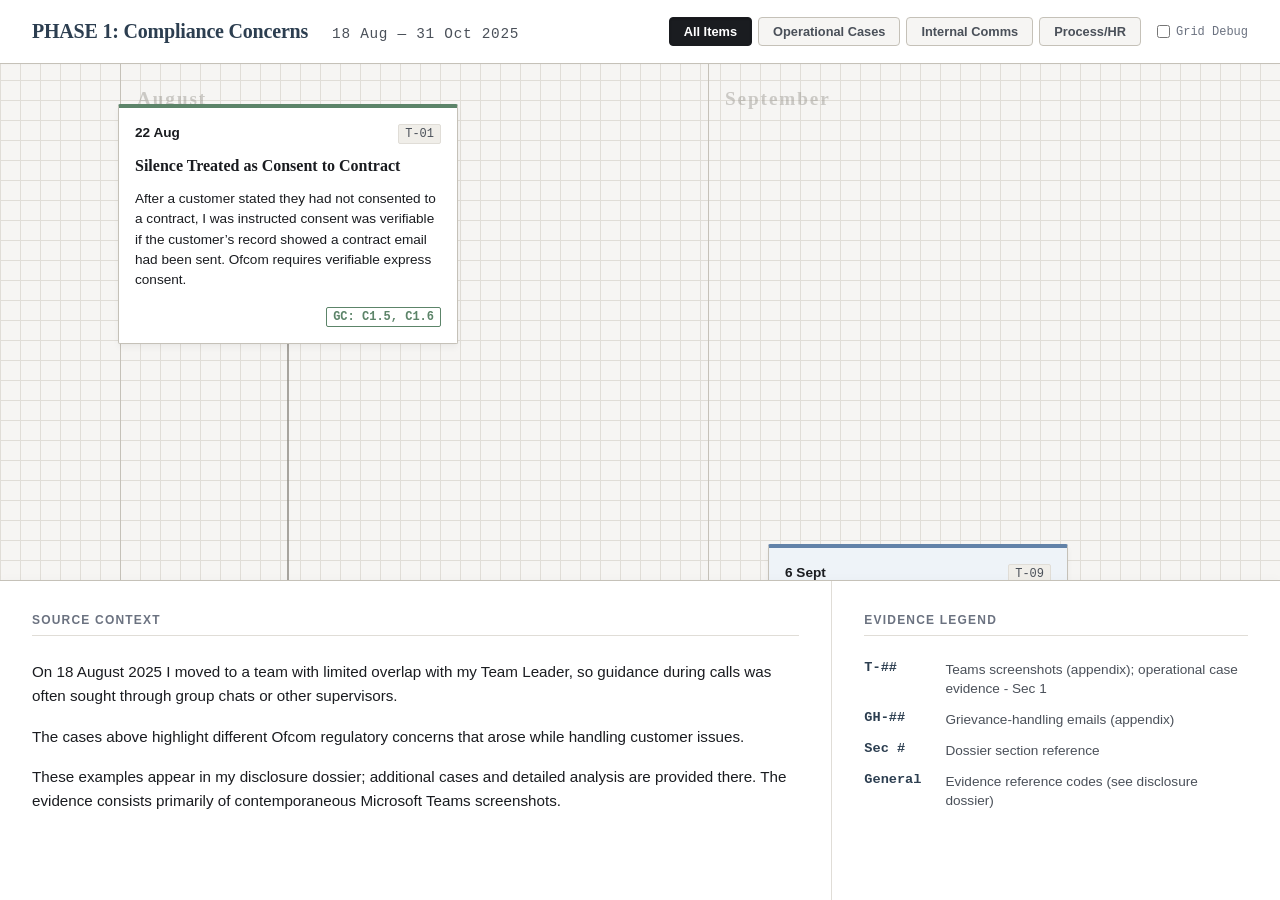
==== index.html @ 93ff9153 "Update print statement from 'Hello' to 'Goodbye'" ====
<!DOCTYPE html>
<html lang="en">
<head>
    <meta charset="UTF-8">
    <meta name="viewport" content="width=device-width, initial-scale=1.0">
    <title>PHASE 1: Compliance Concerns - Evidential Timeline</title>
    <style>
        /* ==========================================================================
           CSS VARIABLES & DOCUMENTARY THEME
           ========================================================================== */
        :root {
            /* Palette: Archival & Documentary */
            --bg-page: #f6f5f3;        /* Warm off-white paper base */
            --bg-panel: #ffffff;
            --bg-shade: #f0eee9;
            --text-main: #1a1c20;
            --text-muted: #4a5059;
            --text-light: #6b7280;
            --border-light: #e0ddd7;
            --border-med: #c5c1b8;
            --border-dark: #8c8982;
            --accent-dark: #2c3e50;
            
            /* Lane Category Colors */
            --col-operational: #ebf1ed;
            --border-operational: #5c8469;
            --col-communication: #eef3f8;
            --border-communication: #6282a8;
            --col-process: #f3eff5;
            --border-process: #8b7d9b;
            --col-hr: #fdf5f3;
            --border-hr: #b85e44;
            
            /* Typography */
            --font-sans: 'Inter', -apple-system, BlinkMacSystemFont, 'Segoe UI', Roboto, Helvetica, Arial, sans-serif;
            --font-serif: 'Georgia', 'Times New Roman', serif;
            --font-mono: 'SFMono-Regular', Consolas, 'Liberation Mono', Menlo, monospace;
            
            /* Dimensions */
            --header-height: 64px;
            --footer-height: 320px;
            --timeline-axis-y: 620px;
            --px-per-day: 42px; /* Increased scale to accommodate unclipped cards */
            --canvas-height: 800px;
        }

        /* ==========================================================================
           RESET & BASE STYLES
           ========================================================================== */
        * { box-sizing: border-box; margin: 0; padding: 0; }
        
        body {
            font-family: var(--font-sans);
            color: var(--text-main);
            background-color: var(--bg-page);
            background-image: 
                linear-gradient(var(--border-light) 1px, transparent 1px),
                linear-gradient(90deg, var(--border-light) 1px, transparent 1px);
            background-size: 20px 20px;
            height: 100vh;
            display: flex;
            flex-direction: column;
            overflow: hidden;
            -webkit-font-smoothing: antialiased;
        }

        /* ==========================================================================
           LAYOUT: HEADER
           ========================================================================== */
        header {
            height: var(--header-height);
            background: var(--bg-panel);
            border-bottom: 1px solid var(--border-med);
            display: flex;
            align-items: center;
            justify-content: space-between;
            padding: 0 32px;
            flex-shrink: 0;
            z-index: 100;
            box-shadow: 0 1px 3px rgba(0,0,0,0.02);
        }

        .header-title {
            display: flex;
            align-items: baseline;
            gap: 24px;
        }

        h1 { 
            font-size: 1.25rem; 
            font-weight: 700; 
            letter-spacing: -0.01em; 
            font-family: var(--font-serif);
            color: var(--accent-dark);
        }
        
        .date-range { 
            font-size: 0.9rem; 
            color: var(--text-muted); 
            font-weight: 500; 
            font-family: var(--font-mono);
            letter-spacing: 0.05em;
        }

        .controls-group { display: flex; gap: 16px; align-items: center; }
        
        .filters { display: flex; gap: 6px; }
        .filter-btn {
            background: var(--bg-page);
            border: 1px solid var(--border-med);
            padding: 6px 14px;
            font-size: 0.8rem;
            font-weight: 600;
            border-radius: 4px;
            cursor: pointer;
            color: var(--text-muted);
            transition: all 0.2s ease;
        }
        .filter-btn.active { 
            background: var(--text-main); 
            color: white; 
            border-color: var(--text-main); 
            box-shadow: inset 0 1px 2px rgba(0,0,0,0.2);
        }
        .filter-btn:hover:not(.active) { background: var(--bg-shade); }

        .debug-toggle {
            display: flex;
            align-items: center;
            gap: 6px;
            font-size: 0.75rem;
            font-family: var(--font-mono);
            color: var(--text-light);
            cursor: pointer;
        }

        /* ==========================================================================
           LAYOUT: TIMELINE CANVAS
           ========================================================================== */
        main.workspace {
            flex: 1;
            position: relative;
            display: flex;
            flex-direction: column;
            overflow: hidden;
        }

        .timeline-scroll-area {
            flex: 1;
            overflow-x: auto;
            overflow-y: hidden;
            position: relative;
            cursor: grab;
            scroll-behavior: smooth;
        }
        .timeline-scroll-area:active { cursor: grabbing; }

        .timeline-canvas {
            position: relative;
            height: var(--canvas-height);
            /* Width set via JS */
        }

        /* Canvas SVG Layer for Connectors */
        #connectors-layer {
            position: absolute;
            top: 0;
            left: 0;
            width: 100%;
            height: 100%;
            pointer-events: none;
            z-index: 5;
        }

        .connector-line {
            stroke: var(--border-dark);
            stroke-width: 1.5;
            transition: opacity 0.3s;
        }
        .connector-node {
            fill: var(--bg-panel);
            stroke: var(--border-dark);
            stroke-width: 2;
            transition: opacity 0.3s;
        }
        
        /* Floating / Uncertain connectors */
        .connector-line.dashed {
            stroke-dasharray: 4 4;
            stroke: var(--border-med);
        }

        /* Month Bands */
        .month-band {
            position: absolute;
            top: 0;
            bottom: 0;
            border-left: 1px solid var(--border-med);
            pointer-events: none;
            z-index: 1;
        }
        .month-label {
            position: absolute;
            top: 24px;
            left: 16px;
            font-weight: 700;
            font-size: 1.2rem;
            color: var(--border-dark);
            letter-spacing: 0.1em;
            font-family: var(--font-serif);
            opacity: 0.4;
        }

        /* Continuation Zone */
        .continuation-zone {
            position: absolute;
            top: 0;
            bottom: 0;
            background: rgba(0,0,0,0.03);
            border-left: 2px dashed var(--border-dark);
            pointer-events: none;
            z-index: 1;
        }
        .continuation-label {
            position: absolute;
            top: 24px;
            left: 24px;
            font-size: 0.85rem;
            font-weight: 700;
            letter-spacing: 0.05em;
            color: var(--text-muted);
            text-transform: uppercase;
        }

        /* Axis Line */
        .timeline-axis {
            position: absolute;
            left: 0;
            right: 0;
            top: var(--timeline-axis-y);
            height: 2px;
            background: var(--text-main);
            z-index: 2;
        }

        /* ==========================================================================
           TIMELINE CARDS
           ========================================================================== */
        .card {
            position: absolute;
            background: var(--bg-panel);
            border: 1px solid var(--border-med);
            border-radius: 2px; /* Sharper corners for documentary feel */
            padding: 16px;
            box-shadow: 0 4px 6px rgba(0,0,0,0.04), 0 1px 3px rgba(0,0,0,0.02);
            transform: translateX(-50%);
            z-index: 10;
            transition: opacity 0.3s, filter 0.3s;
            cursor: pointer;
            border-top-width: 4px;
            display: flex;
            flex-direction: column;
            gap: 12px;
        }
        
        .card:hover { z-index: 20; box-shadow: 0 8px 16px rgba(0,0,0,0.08); border-color: var(--text-muted); }
        .card.selected { z-index: 30; outline: 2px solid var(--accent-dark); outline-offset: -1px; box-shadow: 0 8px 24px rgba(0,0,0,0.12); }
        
        /* Filtering - Elegant fade rather than harsh hide */
        .card.filtered-out { opacity: 0.2; filter: grayscale(100%); pointer-events: none; }
        .connector-group.filtered-out { opacity: 0.2; }

        /* Card Sizing & Lanes */
        .card[data-type="operational_case"] { 
            width: 340px; 
            border-top-color: var(--border-operational); 
        }
        .card[data-type="internal_communication"] { 
            width: 300px; 
            border-top-color: var(--border-communication); 
            background: var(--col-communication);
        }
        .card[data-type="process_marker"], .card[data-type="training_marker"] { 
            width: 280px; 
            border-top-color: var(--border-process); 
        }
        .card[data-type="sent_received_chip"] { 
            width: 180px; 
            border-top-color: var(--border-hr); 
            padding: 12px;
            text-align: center;
        }
        .card[data-type="continuation_marker"] {
            width: 280px;
            border-top-color: var(--border-hr);
            background: var(--bg-page);
        }

        /* Floating / Uncertain Styling */
        .card[data-status="approximate_from_layout"] {
            border-style: dashed;
            border-top-style: solid;
            box-shadow: none;
            background: var(--bg-page);
        }

        /* Card Internal Layout */
        .card-header { display: flex; justify-content: space-between; align-items: baseline; }
        .card-date { font-weight: 700; color: var(--text-main); font-size: 0.85rem; }
        .card-date.uncertain { color: var(--text-muted); font-style: italic; font-weight: 500; }
        
        .card-evidence { 
            font-family: var(--font-mono); 
            color: var(--text-muted); 
            background: var(--bg-shade); 
            padding: 2px 6px; 
            font-size: 0.75rem;
            border-radius: 2px; 
            border: 1px solid var(--border-light); 
        }
        
        .card-status { 
            font-family: var(--font-mono); 
            font-size: 0.75rem; 
            font-weight: bold; 
            padding: 4px 8px; 
            background: var(--text-main); 
            color: white; 
            display: inline-block;
            align-self: flex-start;
            letter-spacing: 0.05em;
        }
        
        .card-title { font-weight: 700; font-size: 1rem; line-height: 1.3; font-family: var(--font-serif); }
        
        /* Full text visibility - No line clamping */
        .card-body { 
            font-size: 0.85rem; 
            line-height: 1.5; 
            color: var(--text-main); 
        }
        
        .card-quote { 
            font-size: 0.9rem; 
            font-style: italic; 
            line-height: 1.5; 
            color: var(--accent-dark); 
            border-left: 3px solid var(--border-med); 
            padding-left: 12px; 
        }
        
        .card-footer { margin-top: 4px; display: flex; justify-content: flex-end; }
        .card-gc { 
            font-family: var(--font-mono); 
            font-size: 0.75rem; 
            background: var(--bg-panel); 
            color: var(--border-operational); 
            border: 1px solid var(--border-operational); 
            padding: 2px 6px; 
            border-radius: 2px; 
            font-weight: 600; 
        }

        /* ==========================================================================
           LAYOUT: BOTTOM PANEL (DETAIL & CONTEXT)
           ========================================================================== */
        aside.info-panel {
            height: var(--footer-height);
            background: var(--bg-panel);
            border-top: 1px solid var(--border-med);
            display: flex;
            flex-shrink: 0;
            z-index: 100;
            box-shadow: 0 -2px 10px rgba(0,0,0,0.02);
        }

        .panel-section {
            padding: 32px;
            overflow-y: auto;
        }
        .panel-section:not(:last-child) { border-right: 1px solid var(--border-light); }
        
        .panel-title { 
            font-size: 0.75rem; 
            font-weight: 700; 
            color: var(--text-light); 
            text-transform: uppercase; 
            letter-spacing: 0.1em; 
            margin-bottom: 24px; 
            border-bottom: 1px solid var(--border-light); 
            padding-bottom: 8px; 
        }
        
        /* Context & Legend View */
        #context-legend-view { display: flex; width: 100%; }
        .context-blocks p { font-size: 0.95rem; line-height: 1.6; color: var(--text-main); margin-bottom: 16px; max-width: 800px;}
        
        .legend-grid { display: grid; grid-template-columns: auto 1fr; gap: 12px 24px; font-size: 0.85rem; }
        .legend-code { font-family: var(--font-mono); font-weight: 600; color: var(--accent-dark); white-space: nowrap; }
        .legend-def { color: var(--text-muted); line-height: 1.4;}

        /* Detail View */
        #detail-view { display: none; width: 100%; background: var(--bg-shade); position: relative; }
        
        .detail-meta-sidebar {
            width: 300px;
            background: var(--bg-panel);
            padding: 32px;
            border-right: 1px solid var(--border-med);
            display: flex;
            flex-direction: column;
            gap: 16px;
        }

        .meta-group { display: flex; flex-direction: column; gap: 4px; }
        .meta-label { font-size: 0.7rem; text-transform: uppercase; letter-spacing: 0.05em; color: var(--text-light); }
        .meta-value { font-size: 0.9rem; font-weight: 500; color: var(--text-main); }
        .meta-value.code { font-family: var(--font-mono); font-size: 0.85rem; background: var(--bg-shade); padding: 2px 6px; border: 1px solid var(--border-light); width: fit-content; }
        
        .detail-content {
            flex: 1;
            padding: 32px 48px;
            overflow-y: auto;
        }

        .detail-title { font-size: 1.5rem; font-weight: 700; margin-bottom: 24px; font-family: var(--font-serif); color: var(--accent-dark); }
        .detail-body { font-size: 1.1rem; line-height: 1.7; color: var(--text-main); white-space: pre-wrap; max-width: 900px; }
        .detail-quote { font-size: 1.2rem; font-style: italic; line-height: 1.7; color: var(--accent-dark); border-left: 4px solid var(--border-med); padding-left: 24px; max-width: 900px;}
        
        .close-detail-btn { 
            position: absolute; 
            top: 24px; 
            right: 32px; 
            background: var(--bg-panel); 
            border: 1px solid var(--border-med); 
            padding: 8px 16px; 
            border-radius: 4px; 
            cursor: pointer; 
            font-size: 0.8rem; 
            font-weight: 600;
            transition: background 0.2s;
        }
        .close-detail-btn:hover { background: var(--border-light); }

        /* ==========================================================================
           DEBUG GRID OVERLAY
           ========================================================================== */
        body.debug-mode .timeline-canvas {
            background-image: linear-gradient(90deg, rgba(255,0,0,0.1) 1px, transparent 1px);
            background-size: var(--px-per-day) 100%;
        }
        body.debug-mode .debug-lane {
            position: absolute;
            left: 0;
            right: 0;
            height: 1px;
            background: rgba(0,0,255,0.2);
            pointer-events: none;
            z-index: 99;
        }
        body.debug-mode .debug-lane::after {
            content: attr(data-label);
            position: absolute;
            left: 10px;
            bottom: 2px;
            font-size: 10px;
            color: blue;
            font-family: monospace;
        }

    </style>
</head>
<body>

    <!-- Header -->
    <header>
        <div class="header-title">
            <h1 id="ui-phase-title">PHASE 1: Compliance Concerns</h1>
            <div class="date-range" id="ui-date-range">18 Aug — 31 Oct 2025</div>
        </div>
        <div class="controls-group">
            <div class="filters" id="filter-controls">
                <button class="filter-btn active" data-filter="all">All Items</button>
                <button class="filter-btn" data-filter="operational">Operational Cases</button>
                <button class="filter-btn" data-filter="communication">Internal Comms</button>
                <button class="filter-btn" data-filter="process">Process/HR</button>
            </div>
            <label class="debug-toggle">
                <input type="checkbox" id="debug-toggle-cb"> Grid Debug
            </label>
        </div>
    </header>

    <!-- Main Workspace -->
    <main class="workspace">
        <div class="timeline-scroll-area" id="scroll-area">
            <div class="timeline-canvas" id="canvas">
                <!-- SVG Layer for robust absolute connectors -->
                <svg id="connectors-layer"></svg>
                <!-- HTML Elements injected via JS -->
            </div>
        </div>

        <!-- Bottom Panel -->
        <aside class="info-panel">
            
            <!-- Default View: Context & Legend -->
            <div id="context-legend-view">
                <div class="panel-section" style="flex: 2;">
                    <div class="panel-title">Source Context</div>
                    <div class="context-blocks" id="ui-context"></div>
                </div>
                <div class="panel-section" style="flex: 1;">
                    <div class="panel-title">Evidence Legend</div>
                    <div class="legend-grid" id="ui-legend"></div>
                </div>
            </div>

            <!-- Detail View -->
            <div id="detail-view">
                <button class="close-detail-btn" id="close-detail">Close Details</button>
                
                <div class="detail-meta-sidebar">
                    <div class="meta-group">
                        <span class="meta-label">Date</span>
                        <span class="meta-value" id="det-date"></span>
                    </div>
                    <div class="meta-group">
                        <span class="meta-label">Certainty</span>
                        <span class="meta-value" id="det-certainty" style="color:var(--text-muted); font-style:italic;"></span>
                    </div>
                    <div class="meta-group">
                        <span class="meta-label">Category</span>
                        <span class="meta-value" id="det-lane" style="text-transform: capitalize;"></span>
                    </div>
                    <div class="meta-group" id="det-evidence-group">
                        <span class="meta-label">Evidence Ref</span>
                        <span class="meta-value code" id="det-code"></span>
                    </div>
                    <div class="meta-group" id="det-gc-group">
                        <span class="meta-label">Regulatory Rule</span>
                        <span class="meta-value code" id="det-gc"></span>
                    </div>
                </div>

                <div class="detail-content">
                    <div class="panel-title">Evidential Item Transcript</div>
                    <div class="card-status" id="det-status" style="display:none; margin-bottom: 16px;"></div>
                    <div class="detail-title" id="det-title"></div>
                    <div id="det-body-container"></div>
                </div>
            </div>

        </aside>
    </main>

    <script>
        /**
         * ==========================================================================
         * DATA MODEL (Refined pass)
         * - Resolves conflation between undated HR email and 30 Oct GH-01 chip.
         * - Includes explicit `date_status` for correct visual rendering logic.
         * ==========================================================================
         */
        const timelineData = {
            phase: {
                title: "PHASE 1: Compliance Concerns",
                date_range: "18 Aug — 31 Oct 2025",
                start_date_iso: "2025-08-18",
                end_date_iso: "2025-10-31"
            },
            context_blocks: [
                { body: "On 18 August 2025 I moved to a team with limited overlap with my Team Leader, so guidance during calls was often sought through group chats or other supervisors." },
                { body: "The cases above highlight different Ofcom regulatory concerns that arose while handling customer issues." },
                { body: "These examples appear in my disclosure dossier; additional cases and detailed analysis are provided there. The evidence consists primarily of contemporaneous Microsoft Teams screenshots." }
            ],
            legend: [
                { code_type: "T-##", definition: "Teams screenshots (appendix); operational case evidence - Sec 1" },
                { code_type: "GH-##", definition: "Grievance-handling emails (appendix)" },
                { code_type: "Sec #", definition: "Dossier section reference" },
                { code_type: "General", definition: "Evidence reference codes (see disclosure dossier)" }
            ],
            items: [
                { id: "evt-01", type: "operational_case", date_display: "22 Aug", date_iso: "2025-08-22", date_status: "confirmed", title: "Silence Treated as Consent to Contract", body: "After a customer stated they had not consented to a contract, I was instructed consent was verifiable if the customer’s record showed a contract email had been sent. Ofcom requires verifiable express consent.", evidence_code: "T-01", gc_refs: "GC: C1.5, C1.6", lane: "operational" },
                { id: "evt-02", type: "internal_communication", date_display: "6 Sept", date_iso: "2025-09-06", date_status: "confirmed", title: "Teams DM to OPs Manager:", quote: "\"[I’ve] only received very vague guidance which puts me in a difficult position with customers.\"", evidence_code: "T-09", lane: "communication" },
                { id: "evt-03", type: "operational_case", date_display: "25 Sept", date_iso: "2025-09-25", date_status: "confirmed", title: "TL Closed Complaint Despite Customer Instruction", body: "Complaint closed suddenly despite the customer stating it should remain open until the issue was resolved. Ofcom requires complaints remain open until the customer considers it resolved.", evidence_code: "T-06", gc_refs: "GC: C4", lane: "operational" },
                { id: "evt-04", type: "operational_case", date_display: "6 Oct", date_iso: "2025-10-06", date_status: "confirmed", title: "Translator Refused and ADR Blocked", body: "A vulnerable customer stated a debt with a collection agency resulted from a language barrier. No evidence could be located. I was instructed to inform the customer the debt stood and close the complaint without mentioning Alternative Dispute Resolution. Ofcom requires access to ADR where complaints remain unresolved.", evidence_code: "T-22", gc_refs: "GC: C4", lane: "operational" },
                
                // 20 Oct pair - Same exact date, different lanes
                { id: "evt-05", type: "training_marker", date_display: "20 Oct", date_iso: "2025-10-20", date_status: "confirmed", title: "Complaints Training", body: "WebEx “Back to Basics” training promoted rapid complaint closure and adviser-led resolution. Compliance concerns: alignment with Ofcom GC C4 requirements for complaint resolution and ADR access. Full analysis in dossier.", evidence_code: "Sec 3", lane: "process" },
                { id: "evt-06", type: "internal_communication", date_display: "20 Oct", date_iso: "2025-10-20", date_status: "confirmed", title: "Teams DM to TL:", quote: "“I … understand that you want this complaint closed, but ... part of my responsibility as an agent is to be aware of Ofcom's regulations.”", evidence_code: "T-22", lane: "communication" },
                
                // Fidelity Correction: Separation of un-dated HR email from 30 Oct GH-01 marker
                { id: "evt-07a", type: "process_marker", date_display: "Undated", date_iso: "2025-10-28", date_status: "approximate_from_layout", title: "Initial email to HR", body: "Outlines difficulties and requests change of team or department.", evidence_code: null, lane: "process" },
                { id: "evt-07b", type: "sent_received_chip", date_display: "30 Oct", date_iso: "2025-10-30", date_status: "confirmed", title: "GH-01", status_chip: "SENT", evidence_code: null, lane: "hr_grievance" },
                
                { id: "evt-08", type: "operational_case", date_display: "31 Oct", date_iso: "2025-10-31", date_status: "confirmed", title: "Vulnerable Customer Escalation", body: "85-year-old widow reported a store visit had resulted in a more expensive package. After a repeated humiliating in-store experience, she refused to return. Escalation resulted in the Team Leader overlooking vulnerability, offering no resolution, and closing the complaint without permission - preventing access to ADR. Ofcom requires adjusted support to safeguard vulnerable customers.", evidence_code: "T-29", gc_refs: "GC: C5", lane: "operational" }
            ],
            continuation: [
                { id: "cont-01", type: "continuation_marker", date_display: "11 Nov", date_iso: "2025-11-11", date_status: "confirmed", title: "ER acknowledges receipt", body: "Policy and dignity assurances given.", evidence_code: "GH-04", status_chip: "RECEIVED", lane: "hr_grievance" }
            ]
        };

        /**
         * ==========================================================================
         * APPLICATION LOGIC
         * ==========================================================================
         */
        const App = {
            config: {
                pxPerDay: 42, 
                paddingLeft: 120, // Generous start padding
                paddingRight: 160, // Room for phase 2 bleed
                axisY: 620,        // Lowered to give text-heavy operational cards room
                
                // Refined Lanes (Y-offsets)
                lanes: {
                    operational: 40,      // Top tier
                    process: 340,         // Middle tier
                    communication: 480,   // Lower-middle tier
                    hr_grievance: 660     // Sub-axis tier
                }
            },
            
            dates: {},
            elements: {},
            allItems: [],
            cardsInDOM: [], // references for connector redrawing

            init() {
                this.cacheDOM();
                this.parseDates();
                this.renderStaticUI();
                this.renderTimeline();
                this.bindEvents();
                
                // Wait for browser paint to measure heights correctly before drawing SVG lines
                requestAnimationFrame(() => {
                    setTimeout(() => this.drawAllConnectors(), 50);
                });
            },

            cacheDOM() {
                this.elements = {
                    canvas: document.getElementById('canvas'),
                    svgLayer: document.getElementById('connectors-layer'),
                    context: document.getElementById('ui-context'),
                    legend: document.getElementById('ui-legend'),
                    filterBtns: document.querySelectorAll('.filter-btn'),
                    debugCb: document.getElementById('debug-toggle-cb'),
                    
                    viewContext: document.getElementById('context-legend-view'),
                    viewDetail: document.getElementById('detail-view'),
                    closeBtn: document.getElementById('close-detail'),
                    
                    detDate: document.getElementById('det-date'),
                    detCertainty: document.getElementById('det-certainty'),
                    detLane: document.getElementById('det-lane'),
                    detCode: document.getElementById('det-code'),
                    detGc: document.getElementById('det-gc'),
                    detEvGroup: document.getElementById('det-evidence-group'),
                    detGcGroup: document.getElementById('det-gc-group'),
                    detTitle: document.getElementById('det-title'),
                    detBodyContainer: document.getElementById('det-body-container'),
                    detStatus: document.getElementById('det-status')
                };
            },

            parseDates() {
                this.dates.start = new Date(timelineData.phase.start_date_iso);
                this.dates.end = new Date(timelineData.phase.end_date_iso);
                
                let absoluteEnd = this.dates.end;
                if (timelineData.continuation && timelineData.continuation.length > 0) {
                    const contDates = timelineData.continuation.map(c => new Date(c.date_iso));
                    absoluteEnd = new Date(Math.max(...contDates));
                    absoluteEnd.setDate(absoluteEnd.getDate() + 3); // Buffer
                }
                this.dates.absoluteEnd = absoluteEnd;
                this.dates.totalDays = this.diffDays(this.dates.start, this.dates.absoluteEnd);
            },

            diffDays(d1, d2) {
                const oneDay = 24 * 60 * 60 * 1000;
                return Math.round(Math.abs((d2 - d1) / oneDay));
            },

            calculateX(dateStr) {
                const target = new Date(dateStr);
                const days = this.diffDays(this.dates.start, target);
                return this.config.paddingLeft + (days * this.config.pxPerDay);
            },

            renderStaticUI() {
                // Render Context
                this.elements.context.innerHTML = timelineData.context_blocks
                    .map(b => `<p>${b.body}</p>`)
                    .join('');

                // Render Legend
                this.elements.legend.innerHTML = timelineData.legend
                    .map(l => `<div class="legend-code">${l.code_type}</div><div class="legend-def">${l.definition}</div>`)
                    .join('');
            },

            renderTimeline() {
                const totalWidth = this.config.paddingLeft + (this.dates.totalDays * this.config.pxPerDay) + this.config.paddingRight;
                this.elements.canvas.style.width = `${totalWidth}px`;

                this.renderMonthBands();
                this.renderContinuationZone();
                
                // Draw Horizontal Axis
                const axis = document.createElement('div');
                axis.className = 'timeline-axis';
                this.elements.canvas.appendChild(axis);

                // Add Debug Lanes (hidden by default)
                Object.entries(this.config.lanes).forEach(([lane, y]) => {
                    const dl = document.createElement('div');
                    dl.className = 'debug-lane';
                    dl.style.top = `${y}px`;
                    dl.dataset.label = `Lane: ${lane}`;
                    this.elements.canvas.appendChild(dl);
                });

                // Render Items
                this.allItems = [...timelineData.items, ...(timelineData.continuation || [])];
                this.allItems.forEach(item => this.renderCard(item));
            },

            renderMonthBands() {
                const months = [
                    { name: 'August', start: '2025-08-18', end: '2025-08-31' },
                    { name: 'September', start: '2025-09-01', end: '2025-09-30' },
                    { name: 'October', start: '2025-10-01', end: '2025-10-31' }
                ];

                months.forEach(m => {
                    const startX = this.calculateX(m.start);
                    const endTarget = new Date(m.end);
                    endTarget.setDate(endTarget.getDate() + 1);
                    const endX = this.calculateX(endTarget.toISOString().split('T')[0]);
                    
                    const band = document.createElement('div');
                    band.className = 'month-band';
                    band.style.left = `${startX}px`;
                    band.style.width = `${endX - startX}px`;
                    band.innerHTML = `<div class="month-label">${m.name}</div>`;
                    this.elements.canvas.appendChild(band);
                });
            },

            renderContinuationZone() {
                const startX = this.calculateX('2025-11-01');
                const zone = document.createElement('div');
                zone.className = 'continuation-zone';
                zone.style.left = `${startX}px`;
                zone.style.right = `0px`;
                zone.innerHTML = `<div class="continuation-label">Phase 2 Handoff &rarr;</div>`;
                this.elements.canvas.appendChild(zone);
            },

            renderCard(item) {
                const xPos = this.calculateX(item.date_iso);
                const yPos = this.config.lanes[item.lane] || 50;
                
                const card = document.createElement('div');
                card.className = `card`;
                card.id = `card-${item.id}`;
                card.dataset.id = item.id;
                card.dataset.type = item.type;
                card.dataset.lane = item.lane;
                card.dataset.status = item.date_status; // Used for floating styles
                card.style.left = `${xPos}px`;
                card.style.top = `${yPos}px`;

                // Header Assembly
                let headerHtml = `<div class="card-header">
                    <span class="card-date ${item.date_status !== 'confirmed' ? 'uncertain' : ''}">${item.date_display}</span>
                    ${item.evidence_code ? `<span class="card-evidence">${item.evidence_code}</span>` : ''}
                </div>`;
                
                let bodyHtml = '';
                if (item.status_chip) {
                    bodyHtml += `<div><span class="card-status">${item.status_chip}</span></div>`;
                }
                if (item.title) {
                    bodyHtml += `<div class="card-title">${item.title}</div>`;
                }
                if (item.quote) {
                    bodyHtml += `<div class="card-quote">${item.quote}</div>`;
                } else if (item.body) {
                    bodyHtml += `<div class="card-body">${item.body}</div>`;
                }

                let footerHtml = '';
                if (item.gc_refs) {
                    footerHtml = `<div class="card-footer"><span class="card-gc">${item.gc_refs}</span></div>`;
                }

                card.innerHTML = headerHtml + bodyHtml + footerHtml;
                this.elements.canvas.appendChild(card);
                
                // Store reference for SVG connector rendering
                this.cardsInDOM.push({ el: card, data: item, x: xPos, targetY: yPos });

                card.addEventListener('click', () => this.selectItem(item, card));
            },

            drawAllConnectors() {
                this.elements.svgLayer.innerHTML = ''; // Clear existing
                const canvasRect = this.elements.canvas.getBoundingClientRect();
                
                this.cardsInDOM.forEach(cardObj => {
                    const rect = cardObj.el.getBoundingClientRect();
                    const isBelowAxis = cardObj.targetY > this.config.axisY;
                    
                    // Local coords inside the canvas
                    const x = cardObj.x;
                    // Connect from bottom of card if above axis, top of card if below axis
                    const y1 = isBelowAxis ? (rect.top - canvasRect.top) : (rect.bottom - canvasRect.top);
                    const y2 = this.config.axisY;

                    const g = document.createElementNS("http://www.w3.org/2000/svg", "g");
                    g.setAttribute("class", "connector-group");
                    g.setAttribute("data-id", cardObj.data.id);

                    const line = document.createElementNS("http://www.w3.org/2000/svg", "line");
                    line.setAttribute("x1", x);
                    line.setAttribute("y1", y1);
                    line.setAttribute("x2", x);
                    line.setAttribute("y2", y2);
                    line.setAttribute("class", `connector-line ${cardObj.data.date_status !== 'confirmed' ? 'dashed' : ''}`);
                    
                    g.appendChild(line);

                    // Add node dot on axis only if confirmed date
                    if (cardObj.data.date_status === 'confirmed') {
                        const circle = document.createElementNS("http://www.w3.org/2000/svg", "circle");
                        circle.setAttribute("cx", x);
                        circle.setAttribute("cy", y2);
                        circle.setAttribute("r", "3.5");
                        circle.setAttribute("class", "connector-node");
                        g.appendChild(circle);
                    }

                    this.elements.svgLayer.appendChild(g);
                });
            },

            selectItem(item, cardElement) {
                // UI state
                document.querySelectorAll('.card').forEach(c => c.classList.remove('selected'));
                cardElement.classList.add('selected');

                // Populate Detail View Meta
                this.elements.detDate.textContent = item.date_display;
                
                let certaintyText = "Confirmed";
                if (item.date_status === 'approximate_from_layout') certaintyText = "Approximate / Floating";
                if (item.date_status === 'unconfirmed') certaintyText = "Unconfirmed";
                this.elements.detCertainty.textContent = certaintyText;
                
                this.elements.detLane.textContent = item.lane.replace('_', ' ');
                
                if (item.evidence_code) {
                    this.elements.detCode.textContent = item.evidence_code;
                    this.elements.detEvGroup.style.display = 'flex';
                } else {
                    this.elements.detEvGroup.style.display = 'none';
                }

                if (item.gc_refs) {
                    this.elements.detGc.textContent = item.gc_refs;
                    this.elements.detGcGroup.style.display = 'flex';
                } else {
                    this.elements.detGcGroup.style.display = 'none';
                }

                if (item.status_chip) {
                    this.elements.detStatus.textContent = item.status_chip;
                    this.elements.detStatus.style.display = 'inline-block';
                } else {
                    this.elements.detStatus.style.display = 'none';
                }

                // Populate Content
                this.elements.detTitle.textContent = item.title || '';
                this.elements.detBodyContainer.innerHTML = item.quote ? 
                    `<div class="detail-quote">${item.quote}</div>` : 
                    `<div class="detail-body">${item.body || ''}</div>`;

                // Switch Panels
                this.elements.viewContext.style.display = 'none';
                this.elements.viewDetail.style.display = 'flex';
            },

            clearSelection() {
                document.querySelectorAll('.card').forEach(c => c.classList.remove('selected'));
                this.elements.viewDetail.style.display = 'none';
                this.elements.viewContext.style.display = 'flex';
            },

            bindEvents() {
                this.elements.closeBtn.addEventListener('click', () => this.clearSelection());

                // Debug Toggle
                this.elements.debugCb.addEventListener('change', (e) => {
                    document.body.classList.toggle('debug-mode', e.target.checked);
                });

                // Filters
                this.elements.filterBtns.forEach(btn => {
                    btn.addEventListener('click', (e) => {
                        this.elements.filterBtns.forEach(b => b.classList.remove('active'));
                        e.target.classList.add('active');
                        
                        const filterVal = e.target.dataset.filter;
                        
                        // Update Cards
                        document.querySelectorAll('.card').forEach(card => {
                            const isProcessGroup = (filterVal === 'process' && (card.dataset.lane === 'process' || card.dataset.lane === 'hr_grievance'));
                            
                            if (filterVal === 'all' || card.dataset.lane === filterVal || isProcessGroup) {
                                card.classList.remove('filtered-out');
                            } else {
                                card.classList.add('filtered-out');
                            }
                        });

                        // Update SVG Connectors to match fade
                        document.querySelectorAll('.connector-group').forEach(g => {
                            const id = g.getAttribute('data-id');
                            const card = document.getElementById(`card-${id}`);
                            if(card && card.classList.contains('filtered-out')) {
                                g.classList.add('filtered-out');
                            } else {
                                g.classList.remove('filtered-out');
                            }
                        });
                        
                        this.clearSelection();
                    });
                });

                // Drag to Scroll 
                let isDown = false;
                let startX;
                let scrollLeft;
                const slider = document.getElementById('scroll-area');

                slider.addEventListener('mousedown', (e) => {
                    // Prevent drag interference if clicking a card
                    if(e.target.closest('.card')) return;
                    isDown = true;
                    slider.style.cursor = 'grabbing';
                    startX = e.pageX - slider.offsetLeft;
                    scrollLeft = slider.scrollLeft;
                });
                slider.addEventListener('mouseleave', () => { isDown = false; slider.style.cursor = 'grab'; });
                slider.addEventListener('mouseup', () => { isDown = false; slider.style.cursor = 'grab'; });
                slider.addEventListener('mousemove', (e) => {
                    if (!isDown) return;
                    e.preventDefault();
                    const x = e.pageX - slider.offsetLeft;
                    const walk = (x - startX) * 1.5;
                    slider.scrollLeft = scrollLeft - walk;
                });
            }
        };

        document.addEventListener('DOMContentLoaded', () => App.init());
    </script>
</body>
</html>
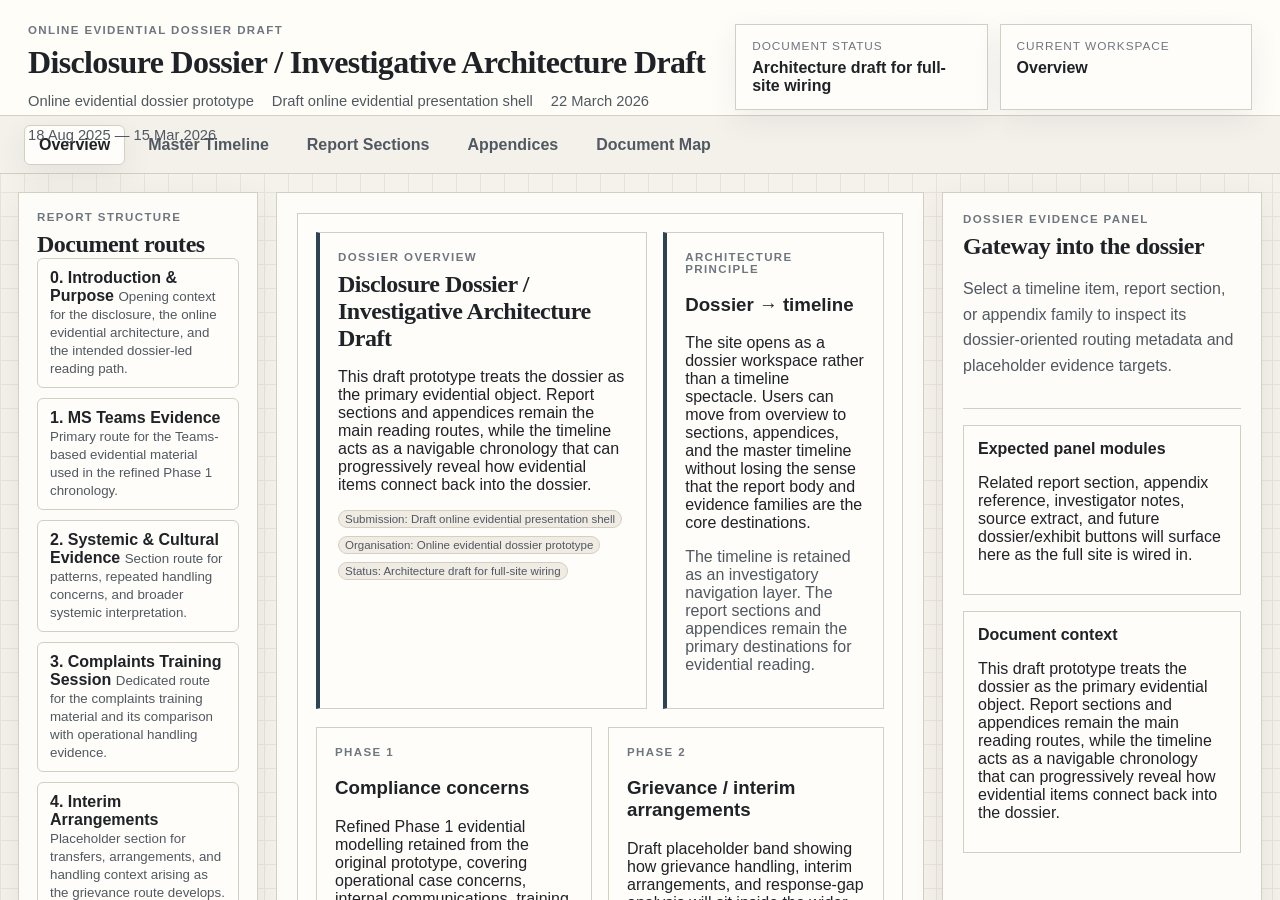
==== commit a949c083: "Build dossier-first full-site architecture draft" ====
--- a/index.html
+++ b/index.html
@@ -1,976 +1,12 @@
 <!DOCTYPE html>
 <html lang="en">
 <head>
-    <meta charset="UTF-8">
-    <meta name="viewport" content="width=device-width, initial-scale=1.0">
-    <title>PHASE 1: Compliance Concerns - Evidential Timeline</title>
-    <style>
-        /* ==========================================================================
-           CSS VARIABLES & DOCUMENTARY THEME
-           ========================================================================== */
-        :root {
-            /* Palette: Archival & Documentary */
-            --bg-page: #f6f5f3;        /* Warm off-white paper base */
-            --bg-panel: #ffffff;
-            --bg-shade: #f0eee9;
-            --text-main: #1a1c20;
-            --text-muted: #4a5059;
-            --text-light: #6b7280;
-            --border-light: #e0ddd7;
-            --border-med: #c5c1b8;
-            --border-dark: #8c8982;
-            --accent-dark: #2c3e50;
-            
-            /* Lane Category Colors */
-            --col-operational: #ebf1ed;
-            --border-operational: #5c8469;
-            --col-communication: #eef3f8;
-            --border-communication: #6282a8;
-            --col-process: #f3eff5;
-            --border-process: #8b7d9b;
-            --col-hr: #fdf5f3;
-            --border-hr: #b85e44;
-            
-            /* Typography */
-            --font-sans: 'Inter', -apple-system, BlinkMacSystemFont, 'Segoe UI', Roboto, Helvetica, Arial, sans-serif;
-            --font-serif: 'Georgia', 'Times New Roman', serif;
-            --font-mono: 'SFMono-Regular', Consolas, 'Liberation Mono', Menlo, monospace;
-            
-            /* Dimensions */
-            --header-height: 64px;
-            --footer-height: 320px;
-            --timeline-axis-y: 620px;
-            --px-per-day: 42px; /* Increased scale to accommodate unclipped cards */
-            --canvas-height: 800px;
-        }
-
-        /* ==========================================================================
-           RESET & BASE STYLES
-           ========================================================================== */
-        * { box-sizing: border-box; margin: 0; padding: 0; }
-        
-        body {
-            font-family: var(--font-sans);
-            color: var(--text-main);
-            background-color: var(--bg-page);
-            background-image: 
-                linear-gradient(var(--border-light) 1px, transparent 1px),
-                linear-gradient(90deg, var(--border-light) 1px, transparent 1px);
-            background-size: 20px 20px;
-            height: 100vh;
-            display: flex;
-            flex-direction: column;
-            overflow: hidden;
-            -webkit-font-smoothing: antialiased;
-        }
-
-        /* ==========================================================================
-           LAYOUT: HEADER
-           ========================================================================== */
-        header {
-            height: var(--header-height);
-            background: var(--bg-panel);
-            border-bottom: 1px solid var(--border-med);
-            display: flex;
-            align-items: center;
-            justify-content: space-between;
-            padding: 0 32px;
-            flex-shrink: 0;
-            z-index: 100;
-            box-shadow: 0 1px 3px rgba(0,0,0,0.02);
-        }
-
-        .header-title {
-            display: flex;
-            align-items: baseline;
-            gap: 24px;
-        }
-
-        h1 { 
-            font-size: 1.25rem; 
-            font-weight: 700; 
-            letter-spacing: -0.01em; 
-            font-family: var(--font-serif);
-            color: var(--accent-dark);
-        }
-        
-        .date-range { 
-            font-size: 0.9rem; 
-            color: var(--text-muted); 
-            font-weight: 500; 
-            font-family: var(--font-mono);
-            letter-spacing: 0.05em;
-        }
-
-        .controls-group { display: flex; gap: 16px; align-items: center; }
-        
-        .filters { display: flex; gap: 6px; }
-        .filter-btn {
-            background: var(--bg-page);
-            border: 1px solid var(--border-med);
-            padding: 6px 14px;
-            font-size: 0.8rem;
-            font-weight: 600;
-            border-radius: 4px;
-            cursor: pointer;
-            color: var(--text-muted);
-            transition: all 0.2s ease;
-        }
-        .filter-btn.active { 
-            background: var(--text-main); 
-            color: white; 
-            border-color: var(--text-main); 
-            box-shadow: inset 0 1px 2px rgba(0,0,0,0.2);
-        }
-        .filter-btn:hover:not(.active) { background: var(--bg-shade); }
-
-        .debug-toggle {
-            display: flex;
-            align-items: center;
-            gap: 6px;
-            font-size: 0.75rem;
-            font-family: var(--font-mono);
-            color: var(--text-light);
-            cursor: pointer;
-        }
-
-        /* ==========================================================================
-           LAYOUT: TIMELINE CANVAS
-           ========================================================================== */
-        main.workspace {
-            flex: 1;
-            position: relative;
-            display: flex;
-            flex-direction: column;
-            overflow: hidden;
-        }
-
-        .timeline-scroll-area {
-            flex: 1;
-            overflow-x: auto;
-            overflow-y: hidden;
-            position: relative;
-            cursor: grab;
-            scroll-behavior: smooth;
-        }
-        .timeline-scroll-area:active { cursor: grabbing; }
-
-        .timeline-canvas {
-            position: relative;
-            height: var(--canvas-height);
-            /* Width set via JS */
-        }
-
-        /* Canvas SVG Layer for Connectors */
-        #connectors-layer {
-            position: absolute;
-            top: 0;
-            left: 0;
-            width: 100%;
-            height: 100%;
-            pointer-events: none;
-            z-index: 5;
-        }
-
-        .connector-line {
-            stroke: var(--border-dark);
-            stroke-width: 1.5;
-            transition: opacity 0.3s;
-        }
-        .connector-node {
-            fill: var(--bg-panel);
-            stroke: var(--border-dark);
-            stroke-width: 2;
-            transition: opacity 0.3s;
-        }
-        
-        /* Floating / Uncertain connectors */
-        .connector-line.dashed {
-            stroke-dasharray: 4 4;
-            stroke: var(--border-med);
-        }
-
-        /* Month Bands */
-        .month-band {
-            position: absolute;
-            top: 0;
-            bottom: 0;
-            border-left: 1px solid var(--border-med);
-            pointer-events: none;
-            z-index: 1;
-        }
-        .month-label {
-            position: absolute;
-            top: 24px;
-            left: 16px;
-            font-weight: 700;
-            font-size: 1.2rem;
-            color: var(--border-dark);
-            letter-spacing: 0.1em;
-            font-family: var(--font-serif);
-            opacity: 0.4;
-        }
-
-        /* Continuation Zone */
-        .continuation-zone {
-            position: absolute;
-            top: 0;
-            bottom: 0;
-            background: rgba(0,0,0,0.03);
-            border-left: 2px dashed var(--border-dark);
-            pointer-events: none;
-            z-index: 1;
-        }
-        .continuation-label {
-            position: absolute;
-            top: 24px;
-            left: 24px;
-            font-size: 0.85rem;
-            font-weight: 700;
-            letter-spacing: 0.05em;
-            color: var(--text-muted);
-            text-transform: uppercase;
-        }
-
-        /* Axis Line */
-        .timeline-axis {
-            position: absolute;
-            left: 0;
-            right: 0;
-            top: var(--timeline-axis-y);
-            height: 2px;
-            background: var(--text-main);
-            z-index: 2;
-        }
-
-        /* ==========================================================================
-           TIMELINE CARDS
-           ========================================================================== */
-        .card {
-            position: absolute;
-            background: var(--bg-panel);
-            border: 1px solid var(--border-med);
-            border-radius: 2px; /* Sharper corners for documentary feel */
-            padding: 16px;
-            box-shadow: 0 4px 6px rgba(0,0,0,0.04), 0 1px 3px rgba(0,0,0,0.02);
-            transform: translateX(-50%);
-            z-index: 10;
-            transition: opacity 0.3s, filter 0.3s;
-            cursor: pointer;
-            border-top-width: 4px;
-            display: flex;
-            flex-direction: column;
-            gap: 12px;
-        }
-        
-        .card:hover { z-index: 20; box-shadow: 0 8px 16px rgba(0,0,0,0.08); border-color: var(--text-muted); }
-        .card.selected { z-index: 30; outline: 2px solid var(--accent-dark); outline-offset: -1px; box-shadow: 0 8px 24px rgba(0,0,0,0.12); }
-        
-        /* Filtering - Elegant fade rather than harsh hide */
-        .card.filtered-out { opacity: 0.2; filter: grayscale(100%); pointer-events: none; }
-        .connector-group.filtered-out { opacity: 0.2; }
-
-        /* Card Sizing & Lanes */
-        .card[data-type="operational_case"] { 
-            width: 340px; 
-            border-top-color: var(--border-operational); 
-        }
-        .card[data-type="internal_communication"] { 
-            width: 300px; 
-            border-top-color: var(--border-communication); 
-            background: var(--col-communication);
-        }
-        .card[data-type="process_marker"], .card[data-type="training_marker"] { 
-            width: 280px; 
-            border-top-color: var(--border-process); 
-        }
-        .card[data-type="sent_received_chip"] { 
-            width: 180px; 
-            border-top-color: var(--border-hr); 
-            padding: 12px;
-            text-align: center;
-        }
-        .card[data-type="continuation_marker"] {
-            width: 280px;
-            border-top-color: var(--border-hr);
-            background: var(--bg-page);
-        }
-
-        /* Floating / Uncertain Styling */
-        .card[data-status="approximate_from_layout"] {
-            border-style: dashed;
-            border-top-style: solid;
-            box-shadow: none;
-            background: var(--bg-page);
-        }
-
-        /* Card Internal Layout */
-        .card-header { display: flex; justify-content: space-between; align-items: baseline; }
-        .card-date { font-weight: 700; color: var(--text-main); font-size: 0.85rem; }
-        .card-date.uncertain { color: var(--text-muted); font-style: italic; font-weight: 500; }
-        
-        .card-evidence { 
-            font-family: var(--font-mono); 
-            color: var(--text-muted); 
-            background: var(--bg-shade); 
-            padding: 2px 6px; 
-            font-size: 0.75rem;
-            border-radius: 2px; 
-            border: 1px solid var(--border-light); 
-        }
-        
-        .card-status { 
-            font-family: var(--font-mono); 
-            font-size: 0.75rem; 
-            font-weight: bold; 
-            padding: 4px 8px; 
-            background: var(--text-main); 
-            color: white; 
-            display: inline-block;
-            align-self: flex-start;
-            letter-spacing: 0.05em;
-        }
-        
-        .card-title { font-weight: 700; font-size: 1rem; line-height: 1.3; font-family: var(--font-serif); }
-        
-        /* Full text visibility - No line clamping */
-        .card-body { 
-            font-size: 0.85rem; 
-            line-height: 1.5; 
-            color: var(--text-main); 
-        }
-        
-        .card-quote { 
-            font-size: 0.9rem; 
-            font-style: italic; 
-            line-height: 1.5; 
-            color: var(--accent-dark); 
-            border-left: 3px solid var(--border-med); 
-            padding-left: 12px; 
-        }
-        
-        .card-footer { margin-top: 4px; display: flex; justify-content: flex-end; }
-        .card-gc { 
-            font-family: var(--font-mono); 
-            font-size: 0.75rem; 
-            background: var(--bg-panel); 
-            color: var(--border-operational); 
-            border: 1px solid var(--border-operational); 
-            padding: 2px 6px; 
-            border-radius: 2px; 
-            font-weight: 600; 
-        }
-
-        /* ==========================================================================
-           LAYOUT: BOTTOM PANEL (DETAIL & CONTEXT)
-           ========================================================================== */
-        aside.info-panel {
-            height: var(--footer-height);
-            background: var(--bg-panel);
-            border-top: 1px solid var(--border-med);
-            display: flex;
-            flex-shrink: 0;
-            z-index: 100;
-            box-shadow: 0 -2px 10px rgba(0,0,0,0.02);
-        }
-
-        .panel-section {
-            padding: 32px;
-            overflow-y: auto;
-        }
-        .panel-section:not(:last-child) { border-right: 1px solid var(--border-light); }
-        
-        .panel-title { 
-            font-size: 0.75rem; 
-            font-weight: 700; 
-            color: var(--text-light); 
-            text-transform: uppercase; 
-            letter-spacing: 0.1em; 
-            margin-bottom: 24px; 
-            border-bottom: 1px solid var(--border-light); 
-            padding-bottom: 8px; 
-        }
-        
-        /* Context & Legend View */
-        #context-legend-view { display: flex; width: 100%; }
-        .context-blocks p { font-size: 0.95rem; line-height: 1.6; color: var(--text-main); margin-bottom: 16px; max-width: 800px;}
-        
-        .legend-grid { display: grid; grid-template-columns: auto 1fr; gap: 12px 24px; font-size: 0.85rem; }
-        .legend-code { font-family: var(--font-mono); font-weight: 600; color: var(--accent-dark); white-space: nowrap; }
-        .legend-def { color: var(--text-muted); line-height: 1.4;}
-
-        /* Detail View */
-        #detail-view { display: none; width: 100%; background: var(--bg-shade); position: relative; }
-        
-        .detail-meta-sidebar {
-            width: 300px;
-            background: var(--bg-panel);
-            padding: 32px;
-            border-right: 1px solid var(--border-med);
-            display: flex;
-            flex-direction: column;
-            gap: 16px;
-        }
-
-        .meta-group { display: flex; flex-direction: column; gap: 4px; }
-        .meta-label { font-size: 0.7rem; text-transform: uppercase; letter-spacing: 0.05em; color: var(--text-light); }
-        .meta-value { font-size: 0.9rem; font-weight: 500; color: var(--text-main); }
-        .meta-value.code { font-family: var(--font-mono); font-size: 0.85rem; background: var(--bg-shade); padding: 2px 6px; border: 1px solid var(--border-light); width: fit-content; }
-        
-        .detail-content {
-            flex: 1;
-            padding: 32px 48px;
-            overflow-y: auto;
-        }
-
-        .detail-title { font-size: 1.5rem; font-weight: 700; margin-bottom: 24px; font-family: var(--font-serif); color: var(--accent-dark); }
-        .detail-body { font-size: 1.1rem; line-height: 1.7; color: var(--text-main); white-space: pre-wrap; max-width: 900px; }
-        .detail-quote { font-size: 1.2rem; font-style: italic; line-height: 1.7; color: var(--accent-dark); border-left: 4px solid var(--border-med); padding-left: 24px; max-width: 900px;}
-        
-        .close-detail-btn { 
-            position: absolute; 
-            top: 24px; 
-            right: 32px; 
-            background: var(--bg-panel); 
-            border: 1px solid var(--border-med); 
-            padding: 8px 16px; 
-            border-radius: 4px; 
-            cursor: pointer; 
-            font-size: 0.8rem; 
-            font-weight: 600;
-            transition: background 0.2s;
-        }
-        .close-detail-btn:hover { background: var(--border-light); }
-
-        /* ==========================================================================
-           DEBUG GRID OVERLAY
-           ========================================================================== */
-        body.debug-mode .timeline-canvas {
-            background-image: linear-gradient(90deg, rgba(255,0,0,0.1) 1px, transparent 1px);
-            background-size: var(--px-per-day) 100%;
-        }
-        body.debug-mode .debug-lane {
-            position: absolute;
-            left: 0;
-            right: 0;
-            height: 1px;
-            background: rgba(0,0,255,0.2);
-            pointer-events: none;
-            z-index: 99;
-        }
-        body.debug-mode .debug-lane::after {
-            content: attr(data-label);
-            position: absolute;
-            left: 10px;
-            bottom: 2px;
-            font-size: 10px;
-            color: blue;
-            font-family: monospace;
-        }
-
-    </style>
+  <meta charset="UTF-8">
+  <meta http-equiv="refresh" content="0; url=app/dossier/">
+  <meta name="viewport" content="width=device-width, initial-scale=1.0">
+  <title>Dossier Prototype Redirect</title>
 </head>
 <body>
-
-    <!-- Header -->
-    <header>
-        <div class="header-title">
-            <h1 id="ui-phase-title">PHASE 1: Compliance Concerns</h1>
-            <div class="date-range" id="ui-date-range">18 Aug — 31 Oct 2025</div>
-        </div>
-        <div class="controls-group">
-            <div class="filters" id="filter-controls">
-                <button class="filter-btn active" data-filter="all">All Items</button>
-                <button class="filter-btn" data-filter="operational">Operational Cases</button>
-                <button class="filter-btn" data-filter="communication">Internal Comms</button>
-                <button class="filter-btn" data-filter="process">Process/HR</button>
-            </div>
-            <label class="debug-toggle">
-                <input type="checkbox" id="debug-toggle-cb"> Grid Debug
-            </label>
-        </div>
-    </header>
-
-    <!-- Main Workspace -->
-    <main class="workspace">
-        <div class="timeline-scroll-area" id="scroll-area">
-            <div class="timeline-canvas" id="canvas">
-                <!-- SVG Layer for robust absolute connectors -->
-                <svg id="connectors-layer"></svg>
-                <!-- HTML Elements injected via JS -->
-            </div>
-        </div>
-
-        <!-- Bottom Panel -->
-        <aside class="info-panel">
-            
-            <!-- Default View: Context & Legend -->
-            <div id="context-legend-view">
-                <div class="panel-section" style="flex: 2;">
-                    <div class="panel-title">Source Context</div>
-                    <div class="context-blocks" id="ui-context"></div>
-                </div>
-                <div class="panel-section" style="flex: 1;">
-                    <div class="panel-title">Evidence Legend</div>
-                    <div class="legend-grid" id="ui-legend"></div>
-                </div>
-            </div>
-
-            <!-- Detail View -->
-            <div id="detail-view">
-                <button class="close-detail-btn" id="close-detail">Close Details</button>
-                
-                <div class="detail-meta-sidebar">
-                    <div class="meta-group">
-                        <span class="meta-label">Date</span>
-                        <span class="meta-value" id="det-date"></span>
-                    </div>
-                    <div class="meta-group">
-                        <span class="meta-label">Certainty</span>
-                        <span class="meta-value" id="det-certainty" style="color:var(--text-muted); font-style:italic;"></span>
-                    </div>
-                    <div class="meta-group">
-                        <span class="meta-label">Category</span>
-                        <span class="meta-value" id="det-lane" style="text-transform: capitalize;"></span>
-                    </div>
-                    <div class="meta-group" id="det-evidence-group">
-                        <span class="meta-label">Evidence Ref</span>
-                        <span class="meta-value code" id="det-code"></span>
-                    </div>
-                    <div class="meta-group" id="det-gc-group">
-                        <span class="meta-label">Regulatory Rule</span>
-                        <span class="meta-value code" id="det-gc"></span>
-                    </div>
-                </div>
-
-                <div class="detail-content">
-                    <div class="panel-title">Evidential Item Transcript</div>
-                    <div class="card-status" id="det-status" style="display:none; margin-bottom: 16px;"></div>
-                    <div class="detail-title" id="det-title"></div>
-                    <div id="det-body-container"></div>
-                </div>
-            </div>
-
-        </aside>
-    </main>
-
-    <script>
-        /**
-         * ==========================================================================
-         * DATA MODEL (Refined pass)
-         * - Resolves conflation between undated HR email and 30 Oct GH-01 chip.
-         * - Includes explicit `date_status` for correct visual rendering logic.
-         * ==========================================================================
-         */
-        const timelineData = {
-            phase: {
-                title: "PHASE 1: Compliance Concerns",
-                date_range: "18 Aug — 31 Oct 2025",
-                start_date_iso: "2025-08-18",
-                end_date_iso: "2025-10-31"
-            },
-            context_blocks: [
-                { body: "On 18 August 2025 I moved to a team with limited overlap with my Team Leader, so guidance during calls was often sought through group chats or other supervisors." },
-                { body: "The cases above highlight different Ofcom regulatory concerns that arose while handling customer issues." },
-                { body: "These examples appear in my disclosure dossier; additional cases and detailed analysis are provided there. The evidence consists primarily of contemporaneous Microsoft Teams screenshots." }
-            ],
-            legend: [
-                { code_type: "T-##", definition: "Teams screenshots (appendix); operational case evidence - Sec 1" },
-                { code_type: "GH-##", definition: "Grievance-handling emails (appendix)" },
-                { code_type: "Sec #", definition: "Dossier section reference" },
-                { code_type: "General", definition: "Evidence reference codes (see disclosure dossier)" }
-            ],
-            items: [
-                { id: "evt-01", type: "operational_case", date_display: "22 Aug", date_iso: "2025-08-22", date_status: "confirmed", title: "Silence Treated as Consent to Contract", body: "After a customer stated they had not consented to a contract, I was instructed consent was verifiable if the customer’s record showed a contract email had been sent. Ofcom requires verifiable express consent.", evidence_code: "T-01", gc_refs: "GC: C1.5, C1.6", lane: "operational" },
-                { id: "evt-02", type: "internal_communication", date_display: "6 Sept", date_iso: "2025-09-06", date_status: "confirmed", title: "Teams DM to OPs Manager:", quote: "\"[I’ve] only received very vague guidance which puts me in a difficult position with customers.\"", evidence_code: "T-09", lane: "communication" },
-                { id: "evt-03", type: "operational_case", date_display: "25 Sept", date_iso: "2025-09-25", date_status: "confirmed", title: "TL Closed Complaint Despite Customer Instruction", body: "Complaint closed suddenly despite the customer stating it should remain open until the issue was resolved. Ofcom requires complaints remain open until the customer considers it resolved.", evidence_code: "T-06", gc_refs: "GC: C4", lane: "operational" },
-                { id: "evt-04", type: "operational_case", date_display: "6 Oct", date_iso: "2025-10-06", date_status: "confirmed", title: "Translator Refused and ADR Blocked", body: "A vulnerable customer stated a debt with a collection agency resulted from a language barrier. No evidence could be located. I was instructed to inform the customer the debt stood and close the complaint without mentioning Alternative Dispute Resolution. Ofcom requires access to ADR where complaints remain unresolved.", evidence_code: "T-22", gc_refs: "GC: C4", lane: "operational" },
-                
-                // 20 Oct pair - Same exact date, different lanes
-                { id: "evt-05", type: "training_marker", date_display: "20 Oct", date_iso: "2025-10-20", date_status: "confirmed", title: "Complaints Training", body: "WebEx “Back to Basics” training promoted rapid complaint closure and adviser-led resolution. Compliance concerns: alignment with Ofcom GC C4 requirements for complaint resolution and ADR access. Full analysis in dossier.", evidence_code: "Sec 3", lane: "process" },
-                { id: "evt-06", type: "internal_communication", date_display: "20 Oct", date_iso: "2025-10-20", date_status: "confirmed", title: "Teams DM to TL:", quote: "“I … understand that you want this complaint closed, but ... part of my responsibility as an agent is to be aware of Ofcom's regulations.”", evidence_code: "T-22", lane: "communication" },
-                
-                // Fidelity Correction: Separation of un-dated HR email from 30 Oct GH-01 marker
-                { id: "evt-07a", type: "process_marker", date_display: "Undated", date_iso: "2025-10-28", date_status: "approximate_from_layout", title: "Initial email to HR", body: "Outlines difficulties and requests change of team or department.", evidence_code: null, lane: "process" },
-                { id: "evt-07b", type: "sent_received_chip", date_display: "30 Oct", date_iso: "2025-10-30", date_status: "confirmed", title: "GH-01", status_chip: "SENT", evidence_code: null, lane: "hr_grievance" },
-                
-                { id: "evt-08", type: "operational_case", date_display: "31 Oct", date_iso: "2025-10-31", date_status: "confirmed", title: "Vulnerable Customer Escalation", body: "85-year-old widow reported a store visit had resulted in a more expensive package. After a repeated humiliating in-store experience, she refused to return. Escalation resulted in the Team Leader overlooking vulnerability, offering no resolution, and closing the complaint without permission - preventing access to ADR. Ofcom requires adjusted support to safeguard vulnerable customers.", evidence_code: "T-29", gc_refs: "GC: C5", lane: "operational" }
-            ],
-            continuation: [
-                { id: "cont-01", type: "continuation_marker", date_display: "11 Nov", date_iso: "2025-11-11", date_status: "confirmed", title: "ER acknowledges receipt", body: "Policy and dignity assurances given.", evidence_code: "GH-04", status_chip: "RECEIVED", lane: "hr_grievance" }
-            ]
-        };
-
-        /**
-         * ==========================================================================
-         * APPLICATION LOGIC
-         * ==========================================================================
-         */
-        const App = {
-            config: {
-                pxPerDay: 42, 
-                paddingLeft: 120, // Generous start padding
-                paddingRight: 160, // Room for phase 2 bleed
-                axisY: 620,        // Lowered to give text-heavy operational cards room
-                
-                // Refined Lanes (Y-offsets)
-                lanes: {
-                    operational: 40,      // Top tier
-                    process: 340,         // Middle tier
-                    communication: 480,   // Lower-middle tier
-                    hr_grievance: 660     // Sub-axis tier
-                }
-            },
-            
-            dates: {},
-            elements: {},
-            allItems: [],
-            cardsInDOM: [], // references for connector redrawing
-
-            init() {
-                this.cacheDOM();
-                this.parseDates();
-                this.renderStaticUI();
-                this.renderTimeline();
-                this.bindEvents();
-                
-                // Wait for browser paint to measure heights correctly before drawing SVG lines
-                requestAnimationFrame(() => {
-                    setTimeout(() => this.drawAllConnectors(), 50);
-                });
-            },
-
-            cacheDOM() {
-                this.elements = {
-                    canvas: document.getElementById('canvas'),
-                    svgLayer: document.getElementById('connectors-layer'),
-                    context: document.getElementById('ui-context'),
-                    legend: document.getElementById('ui-legend'),
-                    filterBtns: document.querySelectorAll('.filter-btn'),
-                    debugCb: document.getElementById('debug-toggle-cb'),
-                    
-                    viewContext: document.getElementById('context-legend-view'),
-                    viewDetail: document.getElementById('detail-view'),
-                    closeBtn: document.getElementById('close-detail'),
-                    
-                    detDate: document.getElementById('det-date'),
-                    detCertainty: document.getElementById('det-certainty'),
-                    detLane: document.getElementById('det-lane'),
-                    detCode: document.getElementById('det-code'),
-                    detGc: document.getElementById('det-gc'),
-                    detEvGroup: document.getElementById('det-evidence-group'),
-                    detGcGroup: document.getElementById('det-gc-group'),
-                    detTitle: document.getElementById('det-title'),
-                    detBodyContainer: document.getElementById('det-body-container'),
-                    detStatus: document.getElementById('det-status')
-                };
-            },
-
-            parseDates() {
-                this.dates.start = new Date(timelineData.phase.start_date_iso);
-                this.dates.end = new Date(timelineData.phase.end_date_iso);
-                
-                let absoluteEnd = this.dates.end;
-                if (timelineData.continuation && timelineData.continuation.length > 0) {
-                    const contDates = timelineData.continuation.map(c => new Date(c.date_iso));
-                    absoluteEnd = new Date(Math.max(...contDates));
-                    absoluteEnd.setDate(absoluteEnd.getDate() + 3); // Buffer
-                }
-                this.dates.absoluteEnd = absoluteEnd;
-                this.dates.totalDays = this.diffDays(this.dates.start, this.dates.absoluteEnd);
-            },
-
-            diffDays(d1, d2) {
-                const oneDay = 24 * 60 * 60 * 1000;
-                return Math.round(Math.abs((d2 - d1) / oneDay));
-            },
-
-            calculateX(dateStr) {
-                const target = new Date(dateStr);
-                const days = this.diffDays(this.dates.start, target);
-                return this.config.paddingLeft + (days * this.config.pxPerDay);
-            },
-
-            renderStaticUI() {
-                // Render Context
-                this.elements.context.innerHTML = timelineData.context_blocks
-                    .map(b => `<p>${b.body}</p>`)
-                    .join('');
-
-                // Render Legend
-                this.elements.legend.innerHTML = timelineData.legend
-                    .map(l => `<div class="legend-code">${l.code_type}</div><div class="legend-def">${l.definition}</div>`)
-                    .join('');
-            },
-
-            renderTimeline() {
-                const totalWidth = this.config.paddingLeft + (this.dates.totalDays * this.config.pxPerDay) + this.config.paddingRight;
-                this.elements.canvas.style.width = `${totalWidth}px`;
-
-                this.renderMonthBands();
-                this.renderContinuationZone();
-                
-                // Draw Horizontal Axis
-                const axis = document.createElement('div');
-                axis.className = 'timeline-axis';
-                this.elements.canvas.appendChild(axis);
-
-                // Add Debug Lanes (hidden by default)
-                Object.entries(this.config.lanes).forEach(([lane, y]) => {
-                    const dl = document.createElement('div');
-                    dl.className = 'debug-lane';
-                    dl.style.top = `${y}px`;
-                    dl.dataset.label = `Lane: ${lane}`;
-                    this.elements.canvas.appendChild(dl);
-                });
-
-                // Render Items
-                this.allItems = [...timelineData.items, ...(timelineData.continuation || [])];
-                this.allItems.forEach(item => this.renderCard(item));
-            },
-
-            renderMonthBands() {
-                const months = [
-                    { name: 'August', start: '2025-08-18', end: '2025-08-31' },
-                    { name: 'September', start: '2025-09-01', end: '2025-09-30' },
-                    { name: 'October', start: '2025-10-01', end: '2025-10-31' }
-                ];
-
-                months.forEach(m => {
-                    const startX = this.calculateX(m.start);
-                    const endTarget = new Date(m.end);
-                    endTarget.setDate(endTarget.getDate() + 1);
-                    const endX = this.calculateX(endTarget.toISOString().split('T')[0]);
-                    
-                    const band = document.createElement('div');
-                    band.className = 'month-band';
-                    band.style.left = `${startX}px`;
-                    band.style.width = `${endX - startX}px`;
-                    band.innerHTML = `<div class="month-label">${m.name}</div>`;
-                    this.elements.canvas.appendChild(band);
-                });
-            },
-
-            renderContinuationZone() {
-                const startX = this.calculateX('2025-11-01');
-                const zone = document.createElement('div');
-                zone.className = 'continuation-zone';
-                zone.style.left = `${startX}px`;
-                zone.style.right = `0px`;
-                zone.innerHTML = `<div class="continuation-label">Phase 2 Handoff &rarr;</div>`;
-                this.elements.canvas.appendChild(zone);
-            },
-
-            renderCard(item) {
-                const xPos = this.calculateX(item.date_iso);
-                const yPos = this.config.lanes[item.lane] || 50;
-                
-                const card = document.createElement('div');
-                card.className = `card`;
-                card.id = `card-${item.id}`;
-                card.dataset.id = item.id;
-                card.dataset.type = item.type;
-                card.dataset.lane = item.lane;
-                card.dataset.status = item.date_status; // Used for floating styles
-                card.style.left = `${xPos}px`;
-                card.style.top = `${yPos}px`;
-
-                // Header Assembly
-                let headerHtml = `<div class="card-header">
-                    <span class="card-date ${item.date_status !== 'confirmed' ? 'uncertain' : ''}">${item.date_display}</span>
-                    ${item.evidence_code ? `<span class="card-evidence">${item.evidence_code}</span>` : ''}
-                </div>`;
-                
-                let bodyHtml = '';
-                if (item.status_chip) {
-                    bodyHtml += `<div><span class="card-status">${item.status_chip}</span></div>`;
-                }
-                if (item.title) {
-                    bodyHtml += `<div class="card-title">${item.title}</div>`;
-                }
-                if (item.quote) {
-                    bodyHtml += `<div class="card-quote">${item.quote}</div>`;
-                } else if (item.body) {
-                    bodyHtml += `<div class="card-body">${item.body}</div>`;
-                }
-
-                let footerHtml = '';
-                if (item.gc_refs) {
-                    footerHtml = `<div class="card-footer"><span class="card-gc">${item.gc_refs}</span></div>`;
-                }
-
-                card.innerHTML = headerHtml + bodyHtml + footerHtml;
-                this.elements.canvas.appendChild(card);
-                
-                // Store reference for SVG connector rendering
-                this.cardsInDOM.push({ el: card, data: item, x: xPos, targetY: yPos });
-
-                card.addEventListener('click', () => this.selectItem(item, card));
-            },
-
-            drawAllConnectors() {
-                this.elements.svgLayer.innerHTML = ''; // Clear existing
-                const canvasRect = this.elements.canvas.getBoundingClientRect();
-                
-                this.cardsInDOM.forEach(cardObj => {
-                    const rect = cardObj.el.getBoundingClientRect();
-                    const isBelowAxis = cardObj.targetY > this.config.axisY;
-                    
-                    // Local coords inside the canvas
-                    const x = cardObj.x;
-                    // Connect from bottom of card if above axis, top of card if below axis
-                    const y1 = isBelowAxis ? (rect.top - canvasRect.top) : (rect.bottom - canvasRect.top);
-                    const y2 = this.config.axisY;
-
-                    const g = document.createElementNS("http://www.w3.org/2000/svg", "g");
-                    g.setAttribute("class", "connector-group");
-                    g.setAttribute("data-id", cardObj.data.id);
-
-                    const line = document.createElementNS("http://www.w3.org/2000/svg", "line");
-                    line.setAttribute("x1", x);
-                    line.setAttribute("y1", y1);
-                    line.setAttribute("x2", x);
-                    line.setAttribute("y2", y2);
-                    line.setAttribute("class", `connector-line ${cardObj.data.date_status !== 'confirmed' ? 'dashed' : ''}`);
-                    
-                    g.appendChild(line);
-
-                    // Add node dot on axis only if confirmed date
-                    if (cardObj.data.date_status === 'confirmed') {
-                        const circle = document.createElementNS("http://www.w3.org/2000/svg", "circle");
-                        circle.setAttribute("cx", x);
-                        circle.setAttribute("cy", y2);
-                        circle.setAttribute("r", "3.5");
-                        circle.setAttribute("class", "connector-node");
-                        g.appendChild(circle);
-                    }
-
-                    this.elements.svgLayer.appendChild(g);
-                });
-            },
-
-            selectItem(item, cardElement) {
-                // UI state
-                document.querySelectorAll('.card').forEach(c => c.classList.remove('selected'));
-                cardElement.classList.add('selected');
-
-                // Populate Detail View Meta
-                this.elements.detDate.textContent = item.date_display;
-                
-                let certaintyText = "Confirmed";
-                if (item.date_status === 'approximate_from_layout') certaintyText = "Approximate / Floating";
-                if (item.date_status === 'unconfirmed') certaintyText = "Unconfirmed";
-                this.elements.detCertainty.textContent = certaintyText;
-                
-                this.elements.detLane.textContent = item.lane.replace('_', ' ');
-                
-                if (item.evidence_code) {
-                    this.elements.detCode.textContent = item.evidence_code;
-                    this.elements.detEvGroup.style.display = 'flex';
-                } else {
-                    this.elements.detEvGroup.style.display = 'none';
-                }
-
-                if (item.gc_refs) {
-                    this.elements.detGc.textContent = item.gc_refs;
-                    this.elements.detGcGroup.style.display = 'flex';
-                } else {
-                    this.elements.detGcGroup.style.display = 'none';
-                }
-
-                if (item.status_chip) {
-                    this.elements.detStatus.textContent = item.status_chip;
-                    this.elements.detStatus.style.display = 'inline-block';
-                } else {
-                    this.elements.detStatus.style.display = 'none';
-                }
-
-                // Populate Content
-                this.elements.detTitle.textContent = item.title || '';
-                this.elements.detBodyContainer.innerHTML = item.quote ? 
-                    `<div class="detail-quote">${item.quote}</div>` : 
-                    `<div class="detail-body">${item.body || ''}</div>`;
-
-                // Switch Panels
-                this.elements.viewContext.style.display = 'none';
-                this.elements.viewDetail.style.display = 'flex';
-            },
-
-            clearSelection() {
-                document.querySelectorAll('.card').forEach(c => c.classList.remove('selected'));
-                this.elements.viewDetail.style.display = 'none';
-                this.elements.viewContext.style.display = 'flex';
-            },
-
-            bindEvents() {
-                this.elements.closeBtn.addEventListener('click', () => this.clearSelection());
-
-                // Debug Toggle
-                this.elements.debugCb.addEventListener('change', (e) => {
-                    document.body.classList.toggle('debug-mode', e.target.checked);
-                });
-
-                // Filters
-                this.elements.filterBtns.forEach(btn => {
-                    btn.addEventListener('click', (e) => {
-                        this.elements.filterBtns.forEach(b => b.classList.remove('active'));
-                        e.target.classList.add('active');
-                        
-                        const filterVal = e.target.dataset.filter;
-                        
-                        // Update Cards
-                        document.querySelectorAll('.card').forEach(card => {
-                            const isProcessGroup = (filterVal === 'process' && (card.dataset.lane === 'process' || card.dataset.lane === 'hr_grievance'));
-                            
-                            if (filterVal === 'all' || card.dataset.lane === filterVal || isProcessGroup) {
-                                card.classList.remove('filtered-out');
-                            } else {
-                                card.classList.add('filtered-out');
-                            }
-                        });
-
-                        // Update SVG Connectors to match fade
-                        document.querySelectorAll('.connector-group').forEach(g => {
-                            const id = g.getAttribute('data-id');
-                            const card = document.getElementById(`card-${id}`);
-                            if(card && card.classList.contains('filtered-out')) {
-                                g.classList.add('filtered-out');
-                            } else {
-                                g.classList.remove('filtered-out');
-                            }
-                        });
-                        
-                        this.clearSelection();
-                    });
-                });
-
-                // Drag to Scroll 
-                let isDown = false;
-                let startX;
-                let scrollLeft;
-                const slider = document.getElementById('scroll-area');
-
-                slider.addEventListener('mousedown', (e) => {
-                    // Prevent drag interference if clicking a card
-                    if(e.target.closest('.card')) return;
-                    isDown = true;
-                    slider.style.cursor = 'grabbing';
-                    startX = e.pageX - slider.offsetLeft;
-                    scrollLeft = slider.scrollLeft;
-                });
-                slider.addEventListener('mouseleave', () => { isDown = false; slider.style.cursor = 'grab'; });
-                slider.addEventListener('mouseup', () => { isDown = false; slider.style.cursor = 'grab'; });
-                slider.addEventListener('mousemove', (e) => {
-                    if (!isDown) return;
-                    e.preventDefault();
-                    const x = e.pageX - slider.offsetLeft;
-                    const walk = (x - startX) * 1.5;
-                    slider.scrollLeft = scrollLeft - walk;
-                });
-            }
-        };
-
-        document.addEventListener('DOMContentLoaded', () => App.init());
-    </script>
+  <p>Redirecting to <a href="app/dossier/">the dossier architecture draft</a>.</p>
 </body>
 </html>
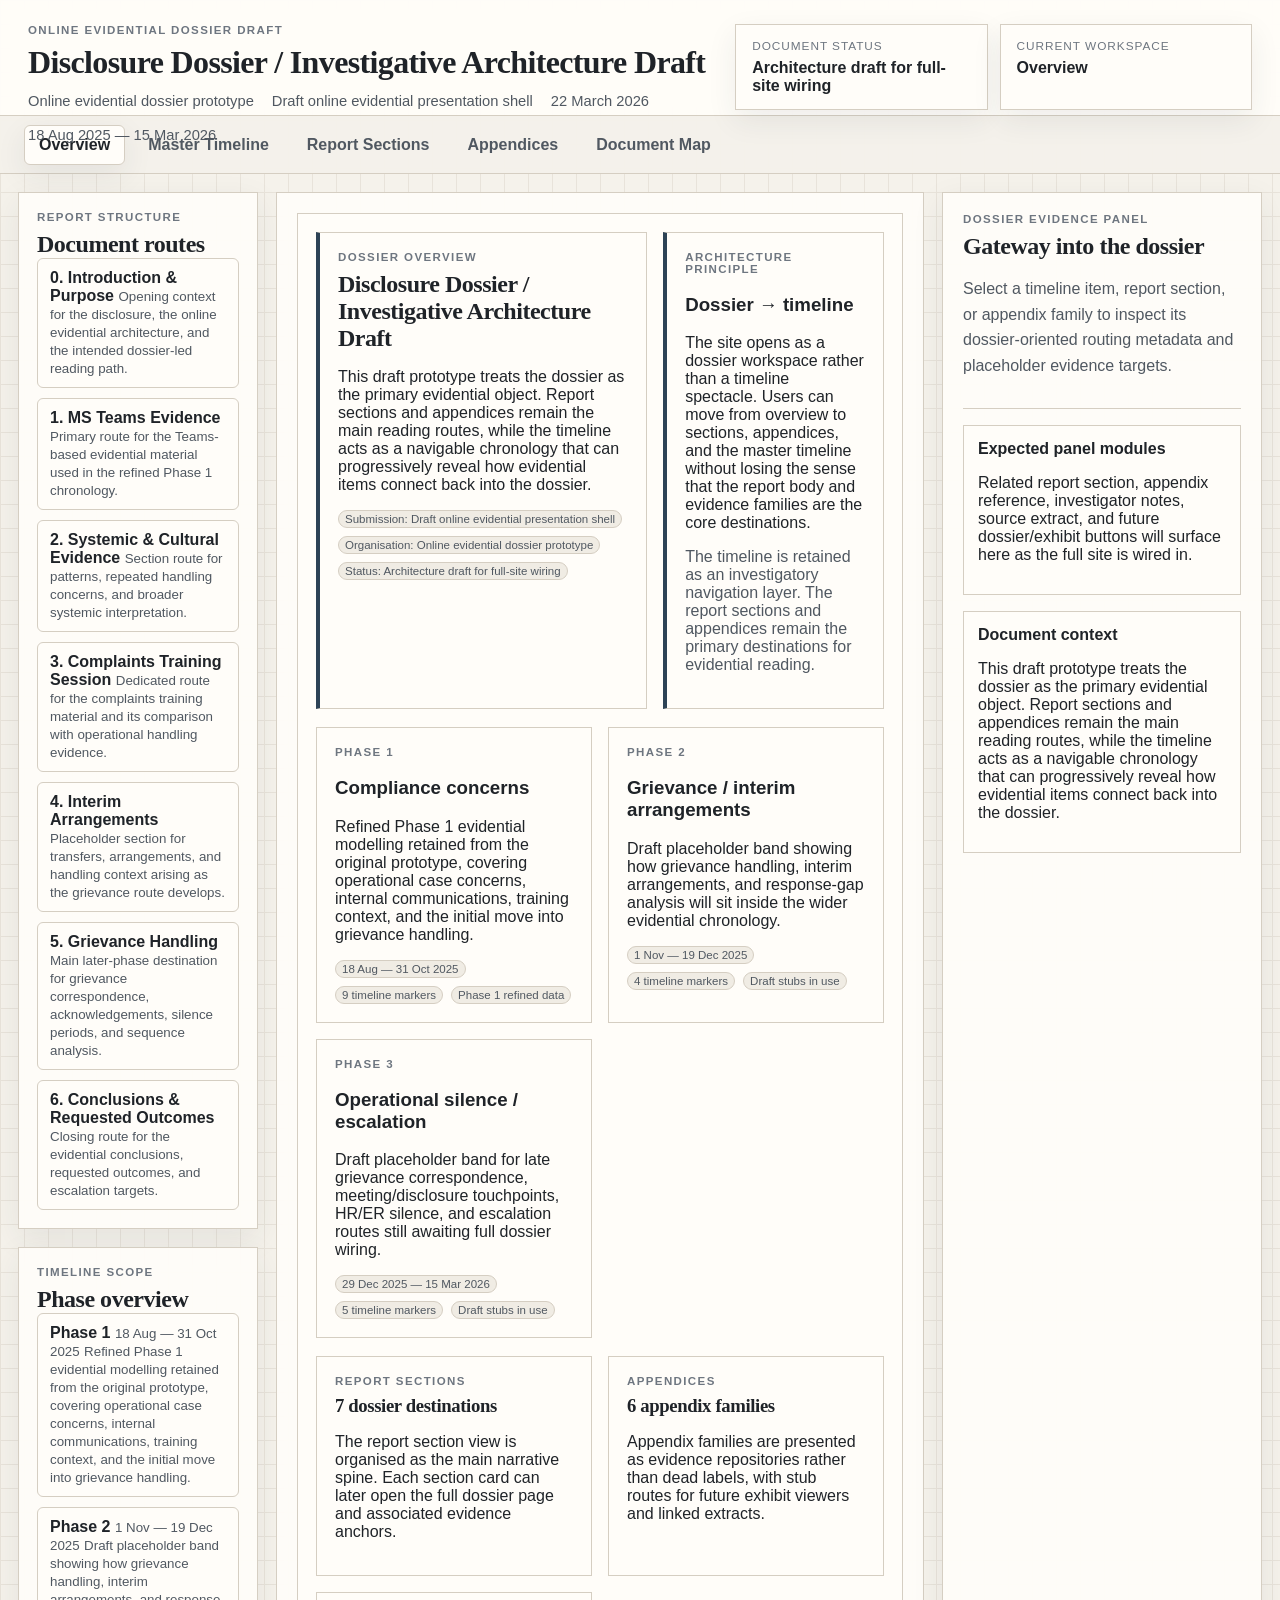
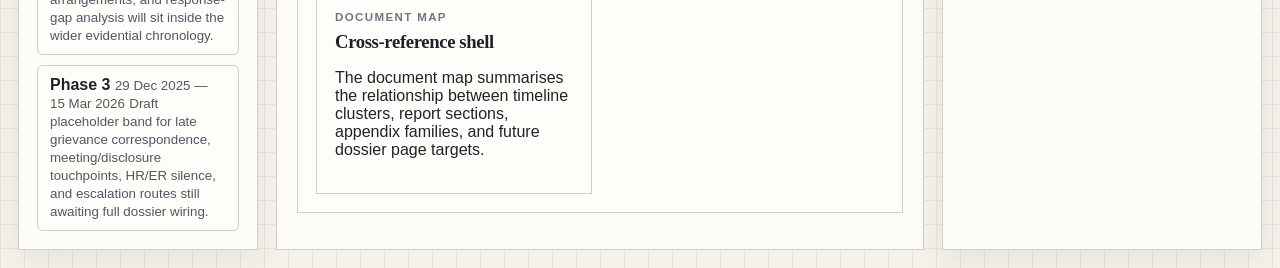
==== commit 653b69de: "yes" ====
--- a/index.html
+++ b/index.html
@@ -2,11 +2,102 @@
 <html lang="en">
 <head>
   <meta charset="UTF-8">
-  <meta http-equiv="refresh" content="0; url=app/dossier/">
   <meta name="viewport" content="width=device-width, initial-scale=1.0">
-  <title>Dossier Prototype Redirect</title>
+  <title>Dossier Architecture Draft</title>
+  <link rel="stylesheet" href="styles.css">
 </head>
 <body>
-  <p>Redirecting to <a href="app/dossier/">the dossier architecture draft</a>.</p>
+  <div class="app-shell">
+    <header class="site-header">
+      <div class="site-header__identity">
+        <p class="eyebrow">Online evidential dossier draft</p>
+        <h1 id="dossier-title">Investigative Dossier</h1>
+        <div class="header-meta" id="header-meta"></div>
+      </div>
+      <div class="site-header__status">
+        <div class="status-card">
+          <span class="status-card__label">Document status</span>
+          <strong id="document-status">Draft</strong>
+        </div>
+        <div class="status-card">
+          <span class="status-card__label">Current workspace</span>
+          <strong id="workspace-label">Overview</strong>
+        </div>
+      </div>
+    </header>
+
+    <nav class="primary-nav" id="primary-nav" aria-label="Dossier navigation"></nav>
+
+    <div class="layout-grid">
+      <aside class="left-rail">
+        <section class="rail-panel">
+          <div class="rail-panel__header">
+            <p class="panel-kicker">Report structure</p>
+            <h2>Document routes</h2>
+          </div>
+          <div id="rail-content"></div>
+        </section>
+
+        <section class="rail-panel compact-panel">
+          <div class="rail-panel__header">
+            <p class="panel-kicker">Timeline scope</p>
+            <h2>Phase overview</h2>
+          </div>
+          <div id="phase-summary-list" class="phase-summary-list"></div>
+        </section>
+      </aside>
+
+      <main class="workspace">
+        <section class="overview-panel panel-surface" id="overview-panel"></section>
+
+        <section class="timeline-panel panel-surface hidden" id="timeline-panel">
+          <div class="timeline-toolbar">
+            <div>
+              <p class="panel-kicker">Evidence navigation layer</p>
+              <h2>Master Timeline</h2>
+            </div>
+            <div class="toolbar-actions">
+              <div class="zoom-group" id="zoom-group"></div>
+              <div class="toolbar-divider"></div>
+              <button class="toolbar-btn" data-action="fit-all">Fit all phases</button>
+              <button class="toolbar-btn" data-action="focus-phase" data-phase="phase1">Focus Phase 1</button>
+              <button class="toolbar-btn" data-action="focus-phase" data-phase="phase2">Focus Phase 2</button>
+              <button class="toolbar-btn" data-action="focus-phase" data-phase="phase3">Focus Phase 3</button>
+              <button class="toolbar-btn" data-action="zoom-out">Zoom out</button>
+              <button class="toolbar-btn" data-action="zoom-in">Zoom in</button>
+              <button class="toolbar-btn" data-action="reset-view">Reset view</button>
+              <label class="debug-toggle">
+                <input type="checkbox" id="debug-toggle">
+                Debug layers
+              </label>
+            </div>
+          </div>
+
+          <div class="timeline-statusbar">
+            <span id="zoom-indicator">Zoom: Macro</span>
+            <span id="timespan-indicator">Timespan</span>
+            <span id="focus-indicator">Focus: all phases</span>
+          </div>
+
+          <div class="timeline-scroll" id="timeline-scroll">
+            <div class="timeline-canvas" id="timeline-canvas">
+              <div class="timeline-axis" id="timeline-axis"></div>
+              <div class="timeline-grid" id="timeline-grid"></div>
+              <div class="timeline-phases" id="timeline-phases"></div>
+              <div class="timeline-items" id="timeline-items"></div>
+            </div>
+          </div>
+
+          <div class="range-strip" id="range-strip"></div>
+        </section>
+
+        <section class="content-panel panel-surface hidden" id="content-panel"></section>
+      </main>
+
+      <aside class="evidence-panel panel-surface" id="evidence-panel"></aside>
+    </div>
+  </div>
+
+  <script src="script.js" type="module"></script>
 </body>
 </html>
--- a/styles.css
+++ b/styles.css
@@ -0,0 +1,612 @@
+:root {
+  --bg-page: #f5f2eb;
+  --bg-panel: #fffdf9;
+  --bg-muted: #f0ece4;
+  --bg-soft: #e8e3da;
+  --ink: #1f2328;
+  --ink-soft: #505861;
+  --ink-muted: #6e7680;
+  --border: #d5cec2;
+  --border-strong: #9d9385;
+  --accent: #2d4356;
+  --accent-soft: #dce5eb;
+  --phase-1: #e8efe7;
+  --phase-2: #eef0f4;
+  --phase-3: #f5ece8;
+  --phase-border-1: #658169;
+  --phase-border-2: #7487a1;
+  --phase-border-3: #aa7259;
+  --lane-operational: #55715d;
+  --lane-communication: #6783a1;
+  --lane-process: #87768f;
+  --lane-hr: #a75c47;
+  --shadow: 0 10px 30px rgba(44, 56, 68, 0.08);
+  --header-height: 116px;
+  --nav-height: 58px;
+  --rail-width: 280px;
+  --evidence-width: 360px;
+  --timeline-height: 620px;
+  --font-sans: Inter, -apple-system, BlinkMacSystemFont, "Segoe UI", sans-serif;
+  --font-serif: "Iowan Old Style", "Palatino Linotype", Georgia, serif;
+  --font-mono: "SFMono-Regular", Consolas, monospace;
+}
+
+* { box-sizing: border-box; }
+html, body { margin: 0; min-height: 100%; }
+body {
+  font-family: var(--font-sans);
+  color: var(--ink);
+  background:
+    linear-gradient(var(--bg-soft) 1px, transparent 1px),
+    linear-gradient(90deg, var(--bg-soft) 1px, transparent 1px),
+    var(--bg-page);
+  background-size: 24px 24px, 24px 24px, auto;
+}
+button, input { font: inherit; }
+button { cursor: pointer; }
+.hidden { display: none !important; }
+
+.app-shell {
+  min-height: 100vh;
+  display: grid;
+  grid-template-rows: var(--header-height) var(--nav-height) 1fr;
+}
+
+.site-header {
+  display: flex;
+  justify-content: space-between;
+  gap: 24px;
+  padding: 24px 28px 22px;
+  border-bottom: 1px solid var(--border);
+  background: rgba(255, 253, 249, 0.94);
+  backdrop-filter: blur(8px);
+}
+.eyebrow,
+.panel-kicker {
+  margin: 0 0 8px;
+  text-transform: uppercase;
+  letter-spacing: 0.12em;
+  font-size: 0.72rem;
+  color: var(--ink-muted);
+  font-weight: 700;
+}
+.site-header h1,
+.workspace h2,
+.evidence-panel h2,
+.rail-panel h2,
+.content-card h3,
+.section-card h3,
+.appendix-card h3,
+.document-map-card h3 {
+  margin: 0;
+  font-family: var(--font-serif);
+  letter-spacing: -0.02em;
+}
+.site-header h1 { font-size: 2rem; }
+.header-meta {
+  display: flex;
+  gap: 18px;
+  flex-wrap: wrap;
+  margin-top: 12px;
+  color: var(--ink-soft);
+  font-size: 0.92rem;
+}
+.site-header__status {
+  display: grid;
+  grid-template-columns: repeat(2, minmax(180px, 1fr));
+  gap: 12px;
+  align-content: start;
+}
+.status-card {
+  background: var(--bg-panel);
+  border: 1px solid var(--border);
+  padding: 14px 16px;
+  box-shadow: var(--shadow);
+}
+.status-card__label {
+  display: block;
+  font-size: 0.74rem;
+  text-transform: uppercase;
+  letter-spacing: 0.08em;
+  color: var(--ink-muted);
+  margin-bottom: 6px;
+}
+
+.primary-nav {
+  display: flex;
+  gap: 8px;
+  align-items: center;
+  padding: 0 24px;
+  border-bottom: 1px solid var(--border);
+  background: rgba(245, 242, 235, 0.95);
+}
+.nav-btn {
+  border: 1px solid transparent;
+  background: transparent;
+  padding: 10px 14px;
+  color: var(--ink-soft);
+  font-weight: 600;
+  border-radius: 6px;
+}
+.nav-btn.active {
+  background: var(--bg-panel);
+  border-color: var(--border);
+  color: var(--ink);
+  box-shadow: var(--shadow);
+}
+
+.layout-grid {
+  display: grid;
+  grid-template-columns: var(--rail-width) minmax(0, 1fr) var(--evidence-width);
+  gap: 18px;
+  padding: 18px;
+  min-height: 0;
+}
+.left-rail,
+.workspace,
+.evidence-panel {
+  min-height: 0;
+}
+.left-rail,
+.workspace {
+  display: flex;
+  flex-direction: column;
+  gap: 18px;
+}
+.panel-surface,
+.rail-panel {
+  background: rgba(255, 253, 249, 0.95);
+  border: 1px solid var(--border);
+  box-shadow: var(--shadow);
+}
+.rail-panel {
+  padding: 18px;
+}
+.compact-panel { flex: 1; }
+.workspace {
+  overflow: hidden;
+}
+.overview-panel,
+.content-panel,
+.timeline-panel,
+.evidence-panel {
+  padding: 20px;
+  overflow: auto;
+}
+.overview-panel,
+.content-panel { flex: 1; }
+
+.route-list,
+.phase-summary-list,
+.list-stack {
+  display: grid;
+  gap: 10px;
+}
+.route-btn,
+.phase-pill,
+.inline-button,
+.toolbar-btn,
+.zoom-btn,
+.action-btn {
+  border: 1px solid var(--border);
+  background: var(--bg-panel);
+  color: var(--ink);
+  padding: 10px 12px;
+  border-radius: 6px;
+}
+.route-btn,
+.phase-pill {
+  text-align: left;
+}
+.route-btn small,
+.phase-pill small,
+.meta-note,
+.panel-note,
+.timeline-meta,
+.item-footer,
+.status-inline,
+.label-chip,
+.marker-meta,
+.document-map-card p,
+.section-card p,
+.appendix-card p {
+  color: var(--ink-soft);
+}
+.route-btn.active,
+.phase-pill.active,
+.zoom-btn.active {
+  border-color: var(--border-strong);
+  background: var(--bg-muted);
+}
+
+.intro-grid,
+.structure-grid,
+.map-grid,
+.cards-grid,
+.phase-detail-grid {
+  display: grid;
+  gap: 16px;
+}
+.intro-grid {
+  grid-template-columns: 1.5fr 1fr;
+}
+.structure-grid,
+.cards-grid { grid-template-columns: repeat(auto-fit, minmax(220px, 1fr)); }
+.map-grid { grid-template-columns: repeat(auto-fit, minmax(240px, 1fr)); }
+.phase-detail-grid { grid-template-columns: repeat(auto-fit, minmax(280px, 1fr)); }
+.content-card,
+.section-card,
+.appendix-card,
+.document-map-card,
+.phase-card,
+.detail-module,
+.overview-hero,
+.summary-card {
+  background: var(--bg-panel);
+  border: 1px solid var(--border);
+  padding: 18px;
+}
+.overview-hero {
+  display: grid;
+  gap: 18px;
+}
+.summary-card {
+  border-left: 4px solid var(--accent);
+}
+
+.timeline-panel {
+  display: flex;
+  flex-direction: column;
+  gap: 12px;
+}
+.timeline-toolbar,
+.timeline-statusbar {
+  display: flex;
+  justify-content: space-between;
+  gap: 12px;
+  align-items: center;
+}
+.timeline-statusbar {
+  padding: 10px 12px;
+  background: var(--bg-muted);
+  border: 1px solid var(--border);
+  font-size: 0.86rem;
+  color: var(--ink-soft);
+  flex-wrap: wrap;
+}
+.toolbar-actions,
+.zoom-group {
+  display: flex;
+  gap: 8px;
+  align-items: center;
+  flex-wrap: wrap;
+}
+.toolbar-btn,
+.zoom-btn,
+.action-btn {
+  font-size: 0.88rem;
+}
+.toolbar-divider {
+  width: 1px;
+  height: 30px;
+  background: var(--border);
+}
+.debug-toggle {
+  display: inline-flex;
+  align-items: center;
+  gap: 8px;
+  font-size: 0.88rem;
+  color: var(--ink-soft);
+}
+.timeline-scroll {
+  position: relative;
+  overflow: auto;
+  border: 1px solid var(--border);
+  background: linear-gradient(180deg, rgba(255,255,255,0.8), rgba(240,236,228,0.8));
+  min-height: var(--timeline-height);
+  cursor: grab;
+}
+.timeline-scroll:active { cursor: grabbing; }
+.timeline-canvas {
+  position: relative;
+  min-height: calc(var(--timeline-height) - 2px);
+}
+.timeline-axis {
+  position: absolute;
+  left: 0;
+  right: 0;
+  top: 330px;
+  height: 2px;
+  background: #48443f;
+  z-index: 2;
+}
+.timeline-grid {
+  position: absolute;
+  inset: 0;
+  pointer-events: none;
+}
+.timeline-grid .grid-line {
+  position: absolute;
+  top: 0;
+  bottom: 0;
+  width: 1px;
+  background: rgba(122, 112, 98, 0.15);
+}
+.timeline-grid .grid-label {
+  position: absolute;
+  top: 10px;
+  font-size: 0.76rem;
+  color: var(--ink-muted);
+  font-family: var(--font-mono);
+}
+.timeline-grid .phase-boundary {
+  position: absolute;
+  top: 0;
+  bottom: 0;
+  width: 2px;
+  background: rgba(58, 61, 67, 0.35);
+}
+.timeline-grid .lane-line {
+  position: absolute;
+  left: 0;
+  right: 0;
+  height: 1px;
+  border-top: 1px dashed rgba(58, 61, 67, 0.18);
+}
+.timeline-grid .lane-label {
+  position: absolute;
+  left: 12px;
+  font-size: 0.74rem;
+  font-family: var(--font-mono);
+  color: var(--ink-muted);
+  background: rgba(245, 242, 235, 0.88);
+  padding: 2px 6px;
+}
+.timeline-phases,
+.timeline-items {
+  position: absolute;
+  inset: 0;
+}
+.phase-band {
+  position: absolute;
+  top: 44px;
+  bottom: 32px;
+  border: 1px solid var(--border);
+  padding: 14px;
+  z-index: 1;
+}
+.phase-band.phase1 { background: color-mix(in srgb, var(--phase-1) 84%, white); border-left: 5px solid var(--phase-border-1); }
+.phase-band.phase2 { background: color-mix(in srgb, var(--phase-2) 84%, white); border-left: 5px solid var(--phase-border-2); }
+.phase-band.phase3 { background: color-mix(in srgb, var(--phase-3) 84%, white); border-left: 5px solid var(--phase-border-3); }
+.phase-band__title {
+  font-family: var(--font-serif);
+  font-size: 1.25rem;
+  margin: 0 0 4px;
+}
+.phase-band__meta {
+  display: flex;
+  gap: 8px;
+  flex-wrap: wrap;
+  font-size: 0.8rem;
+  color: var(--ink-soft);
+}
+.phase-band__summary {
+  margin-top: 10px;
+  font-size: 0.9rem;
+  color: var(--ink-soft);
+  max-width: 300px;
+}
+.timeline-item {
+  position: absolute;
+  z-index: 3;
+  transform: translateX(-50%);
+  border: 1px solid var(--border);
+  background: rgba(255, 253, 249, 0.96);
+  box-shadow: 0 10px 18px rgba(40, 47, 52, 0.08);
+  padding: 10px 12px;
+  display: grid;
+  gap: 8px;
+  cursor: pointer;
+}
+.timeline-item:hover,
+.timeline-item.selected { border-color: var(--border-strong); box-shadow: 0 16px 28px rgba(40, 47, 52, 0.16); }
+.timeline-item.placeholder { border-style: dashed; background: rgba(250, 246, 240, 0.96); }
+.timeline-item[data-lane="operational"] { border-top: 4px solid var(--lane-operational); }
+.timeline-item[data-lane="communication"] { border-top: 4px solid var(--lane-communication); }
+.timeline-item[data-lane="process"] { border-top: 4px solid var(--lane-process); }
+.timeline-item[data-lane="hr_grievance"] { border-top: 4px solid var(--lane-hr); }
+.item-connector {
+  position: absolute;
+  left: 50%;
+  width: 2px;
+  background: rgba(72, 68, 63, 0.45);
+  transform: translateX(-50%);
+}
+.item-connector.above {
+  top: 100%;
+}
+.item-connector.below {
+  bottom: 100%;
+}
+.item-head {
+  display: flex;
+  justify-content: space-between;
+  gap: 8px;
+  align-items: start;
+}
+.item-date {
+  font-family: var(--font-mono);
+  font-size: 0.77rem;
+  color: var(--ink-soft);
+}
+.item-code,
+.label-chip,
+.status-inline,
+.marker-certainty {
+  display: inline-flex;
+  align-items: center;
+  gap: 5px;
+  padding: 2px 6px;
+  border: 1px solid var(--border);
+  background: var(--bg-muted);
+  font-size: 0.72rem;
+  border-radius: 999px;
+}
+.item-title {
+  margin: 0;
+  font-size: 0.95rem;
+  line-height: 1.3;
+  font-family: var(--font-serif);
+}
+.item-summary,
+.item-body,
+.item-quote,
+.marker-meta {
+  font-size: 0.82rem;
+  line-height: 1.45;
+  color: var(--ink-soft);
+}
+.item-quote {
+  margin: 0;
+  padding-left: 10px;
+  border-left: 3px solid var(--border);
+  color: var(--accent);
+}
+.item-footer {
+  display: flex;
+  flex-wrap: wrap;
+  gap: 6px;
+  font-size: 0.75rem;
+}
+.timeline-item.macro {
+  width: 156px;
+  min-height: 72px;
+}
+.timeline-item.macro .item-summary,
+.timeline-item.macro .item-body,
+.timeline-item.macro .item-quote,
+.timeline-item.macro .item-footer .meta-rich,
+.timeline-item.macro .placeholder-note { display: none; }
+.timeline-item.phase { width: 240px; }
+.timeline-item.evidence { width: 320px; }
+.timeline-item.cluster { width: 380px; }
+.timeline-item.cluster .item-summary,
+.timeline-item.cluster .item-body,
+.timeline-item.cluster .placeholder-note,
+.timeline-item.cluster .item-quote { font-size: 0.88rem; }
+.placeholder-note {
+  font-style: italic;
+  color: var(--ink-muted);
+  font-size: 0.78rem;
+}
+.range-strip {
+  display: grid;
+  grid-template-columns: repeat(3, minmax(0, 1fr));
+  gap: 8px;
+}
+.range-phase {
+  border: 1px solid var(--border);
+  padding: 10px 12px;
+  background: var(--bg-panel);
+}
+.range-phase.active { border-color: var(--border-strong); background: var(--bg-muted); }
+.range-phase span {
+  display: block;
+  color: var(--ink-soft);
+  font-size: 0.8rem;
+}
+
+.evidence-panel {
+  display: grid;
+  gap: 16px;
+  align-content: start;
+}
+.evidence-panel__header {
+  padding-bottom: 14px;
+  border-bottom: 1px solid var(--border);
+}
+.meta-grid {
+  display: grid;
+  grid-template-columns: repeat(2, minmax(0, 1fr));
+  gap: 10px;
+}
+.meta-box,
+.detail-module {
+  border: 1px solid var(--border);
+  background: var(--bg-panel);
+  padding: 14px;
+}
+.meta-box strong,
+.detail-module strong { display: block; margin-bottom: 6px; }
+.detail-actions {
+  display: grid;
+  grid-template-columns: 1fr 1fr;
+  gap: 10px;
+}
+.action-btn {
+  text-align: left;
+  min-height: 72px;
+}
+.evidence-placeholder {
+  color: var(--ink-soft);
+  line-height: 1.6;
+}
+
+.content-list {
+  display: grid;
+  gap: 12px;
+}
+.section-card,
+.appendix-card,
+.document-map-card {
+  display: grid;
+  gap: 10px;
+}
+.status-row,
+.chip-row {
+  display: flex;
+  flex-wrap: wrap;
+  gap: 8px;
+}
+
+body.debug .timeline-grid .grid-line,
+body.debug .timeline-grid .lane-line,
+body.debug .timeline-grid .phase-boundary,
+body.debug .timeline-grid .lane-label,
+body.debug .timeline-grid .grid-label {
+  opacity: 1;
+}
+body:not(.debug) .timeline-grid .lane-line,
+body:not(.debug) .timeline-grid .phase-boundary,
+body:not(.debug) .timeline-grid .lane-label {
+  opacity: 0.2;
+}
+
+@media (max-width: 1400px) {
+  :root {
+    --rail-width: 240px;
+    --evidence-width: 320px;
+  }
+}
+
+@media (max-width: 1120px) {
+  .layout-grid {
+    grid-template-columns: 1fr;
+  }
+  .left-rail,
+  .evidence-panel {
+    order: 2;
+  }
+  .workspace { order: 1; }
+  .site-header,
+  .timeline-toolbar,
+  .timeline-statusbar,
+  .intro-grid {
+    grid-template-columns: 1fr;
+    flex-direction: column;
+  }
+  .detail-actions,
+  .meta-grid {
+    grid-template-columns: 1fr;
+  }
+}
